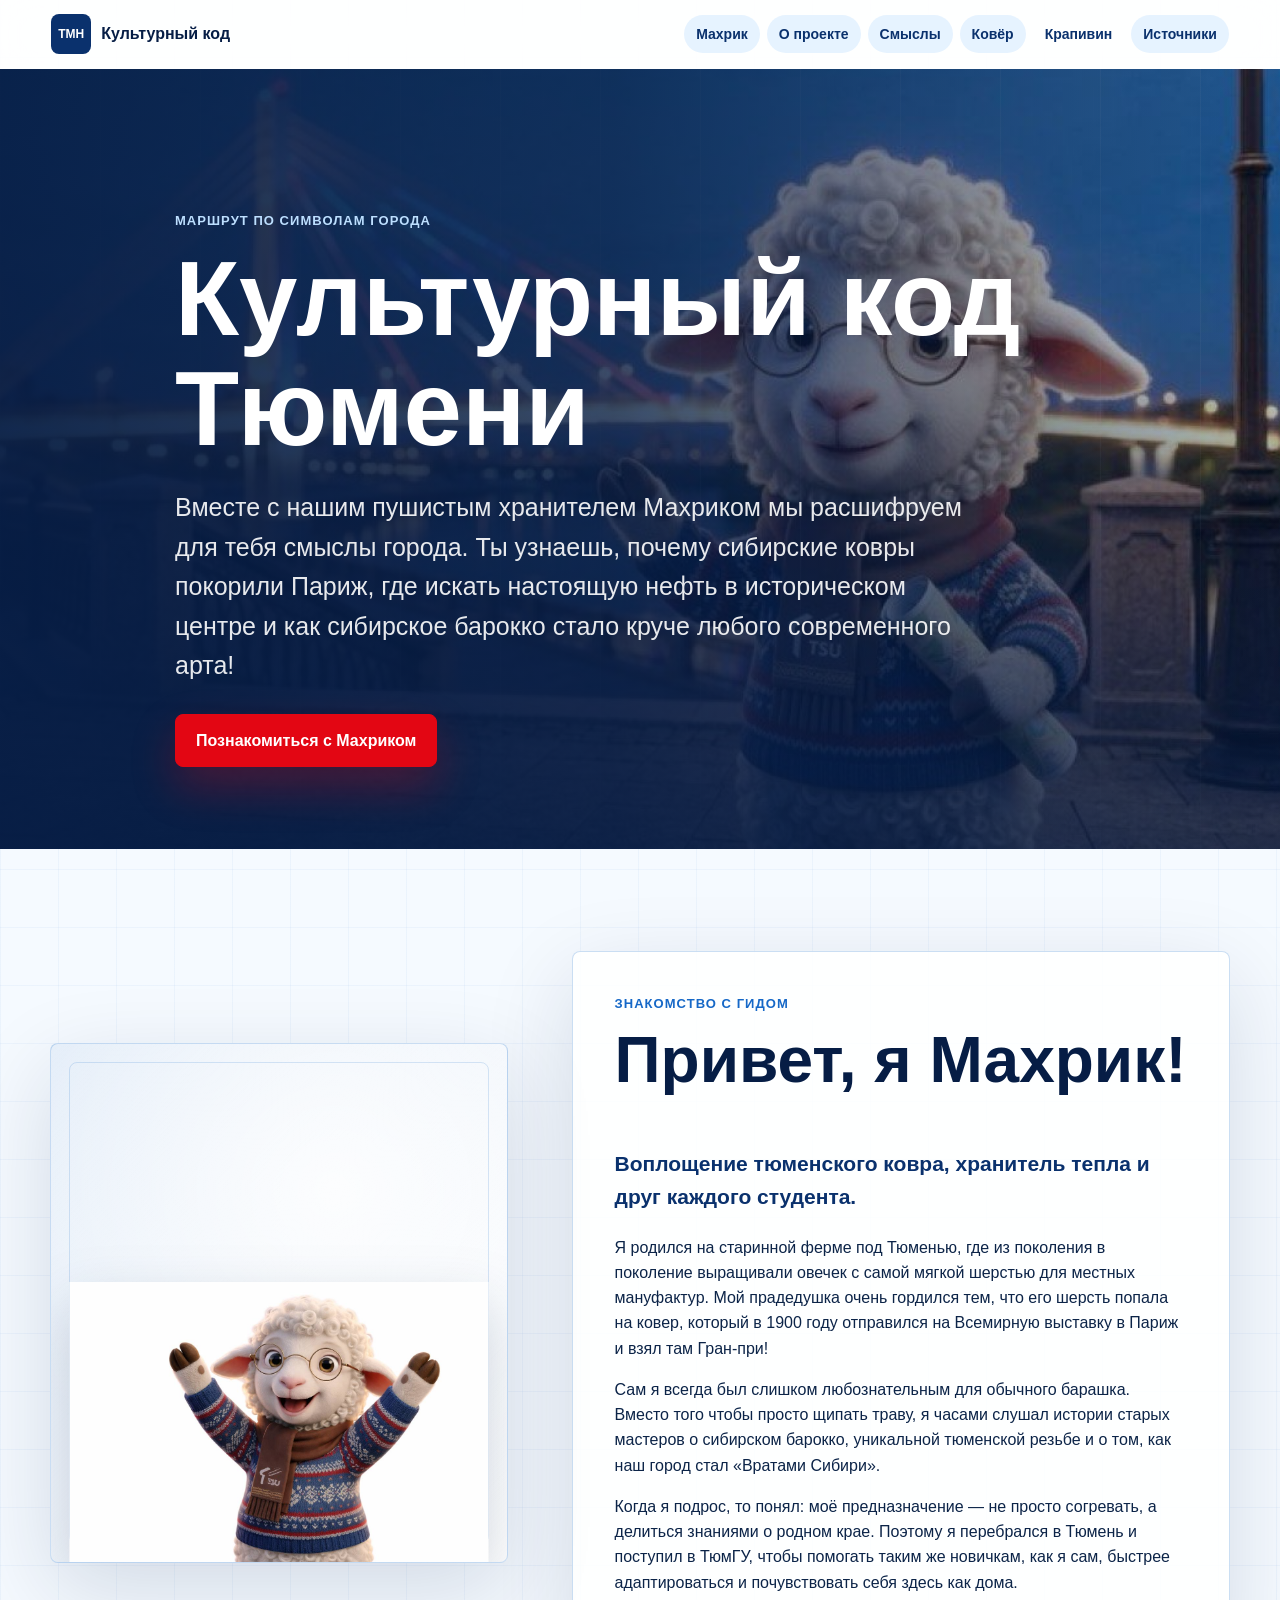
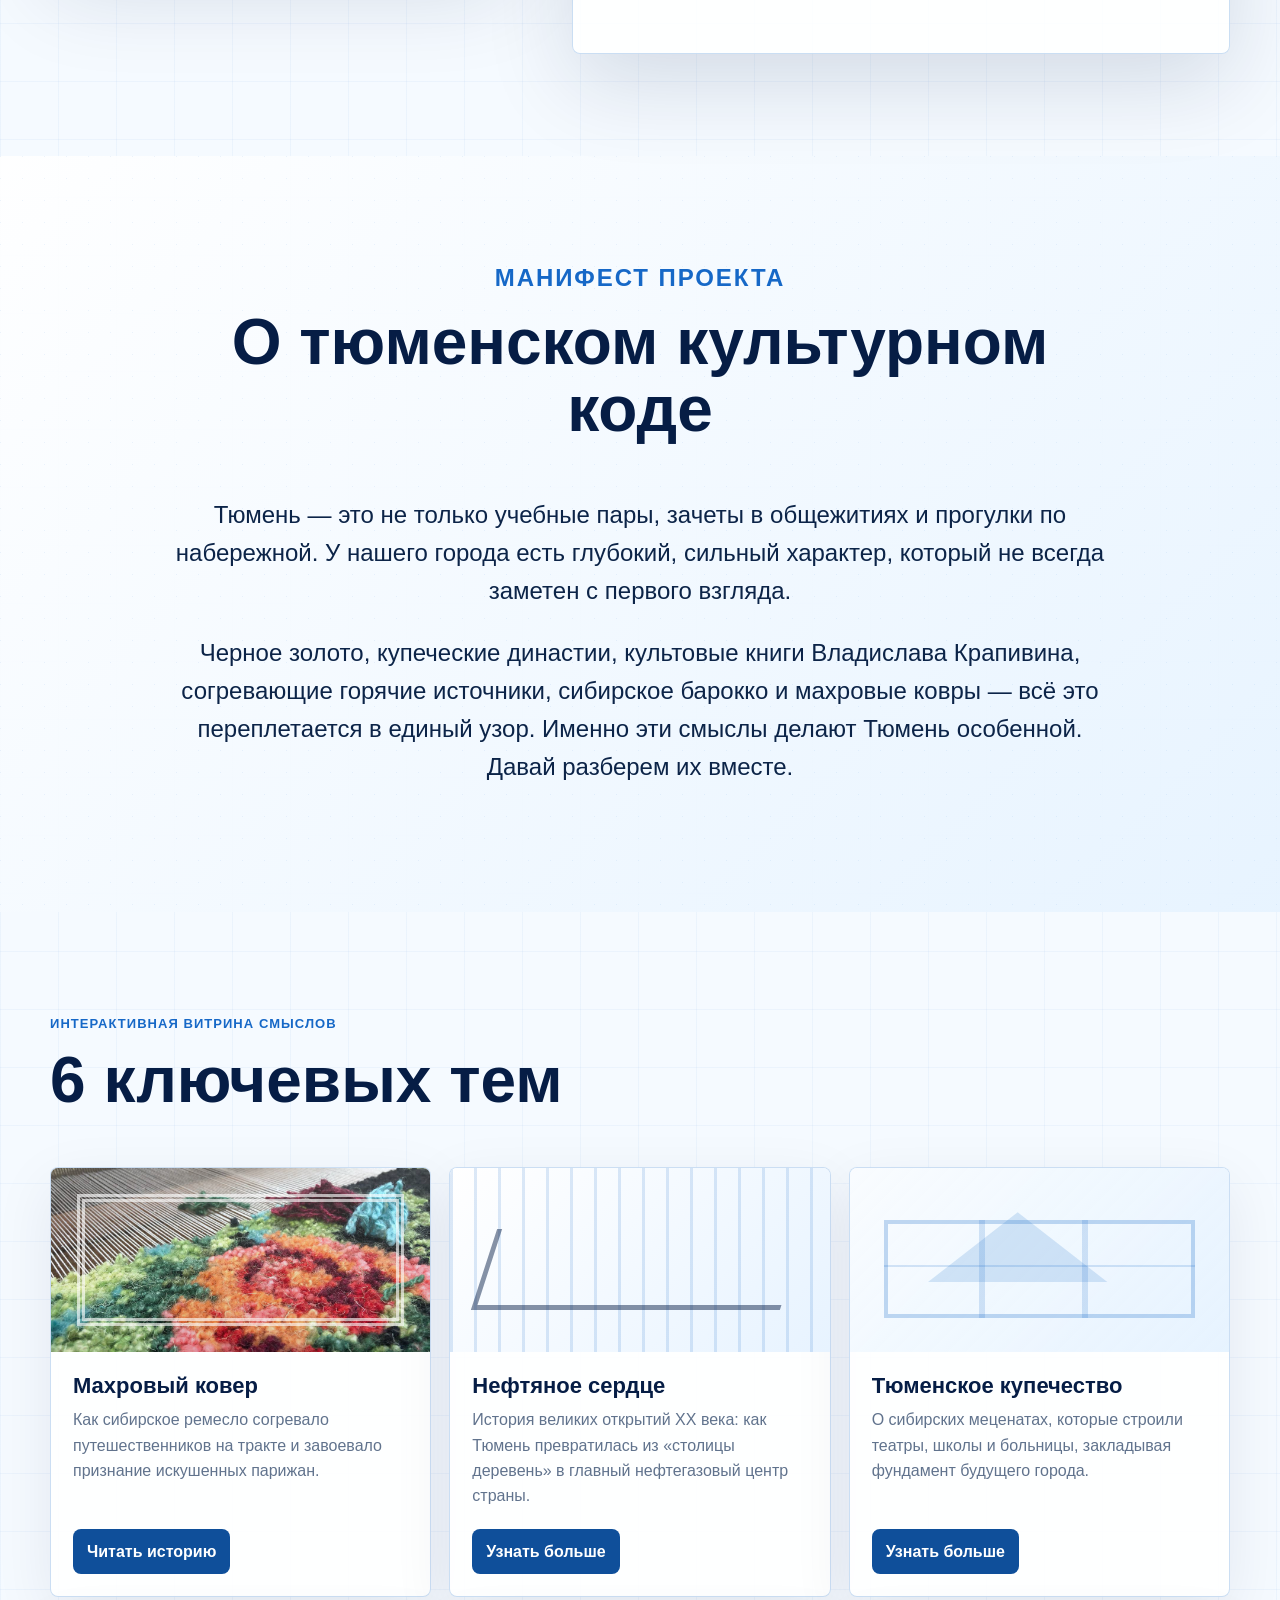
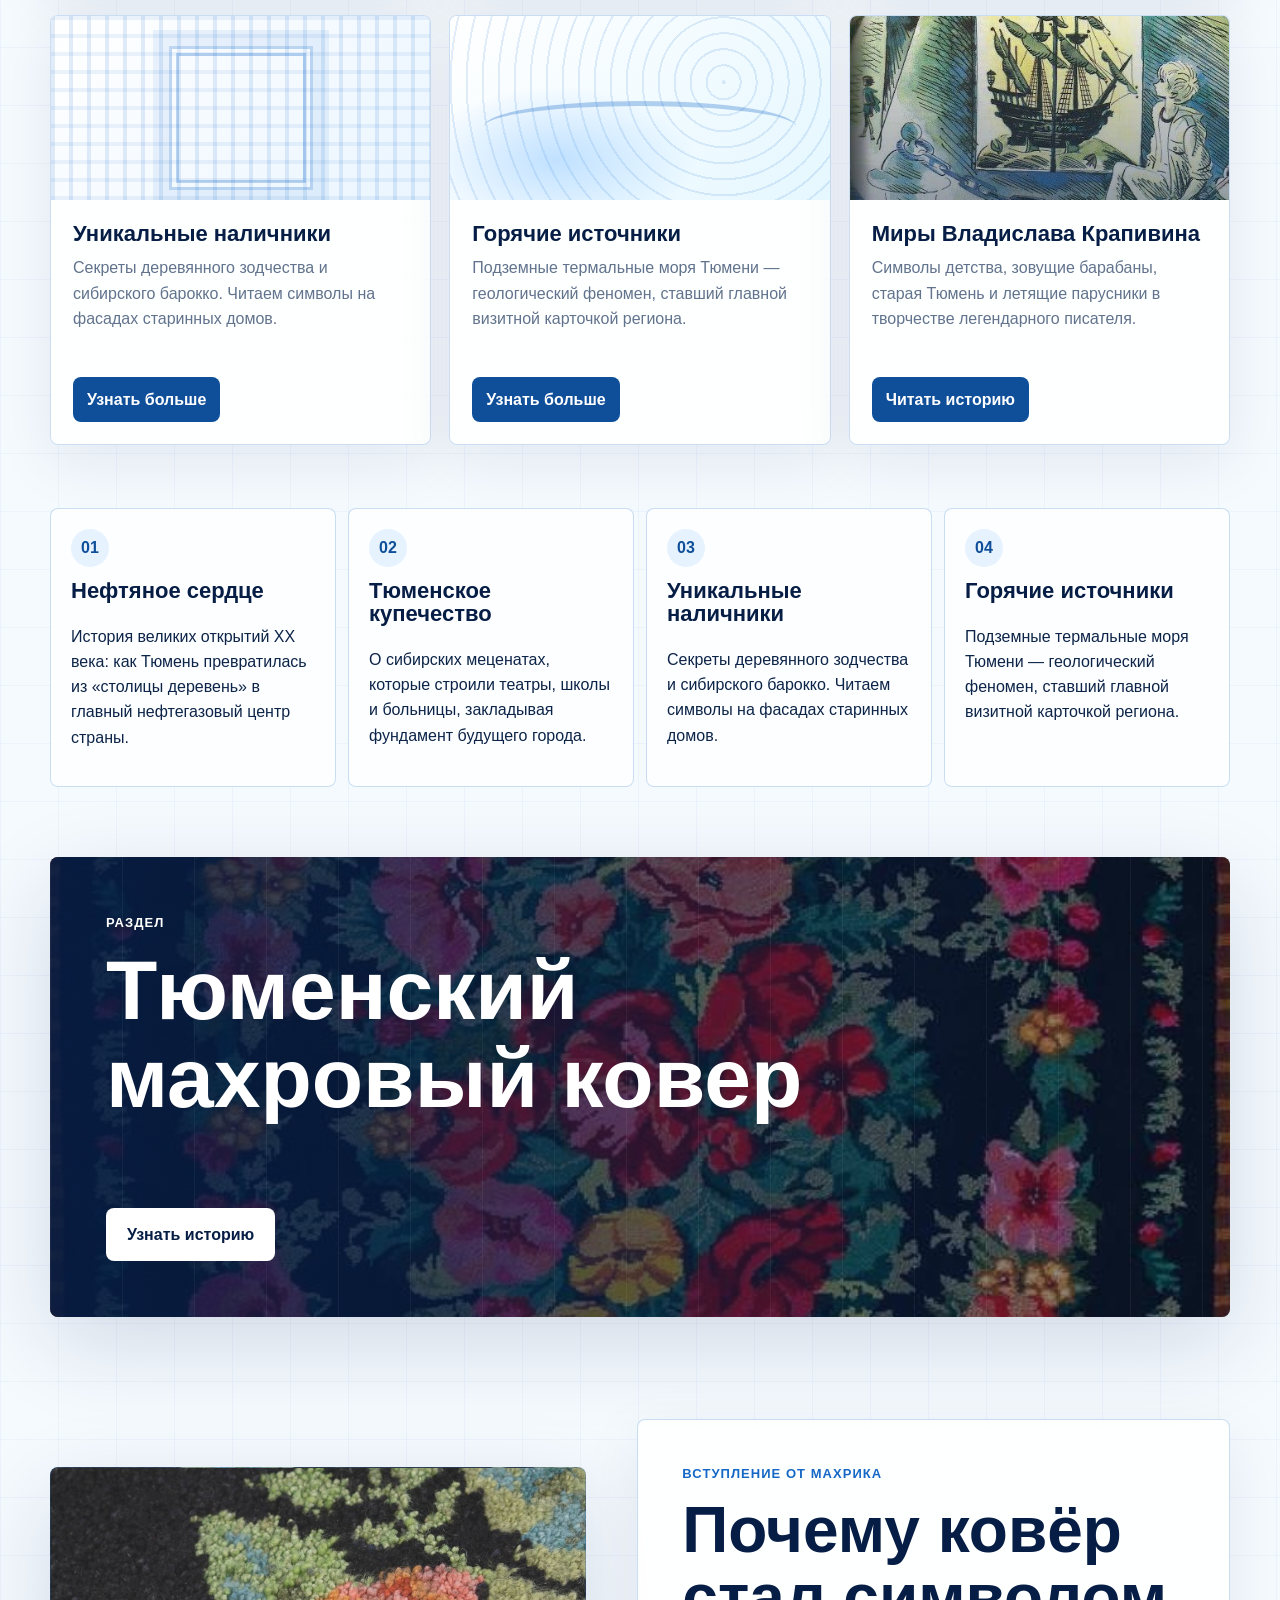
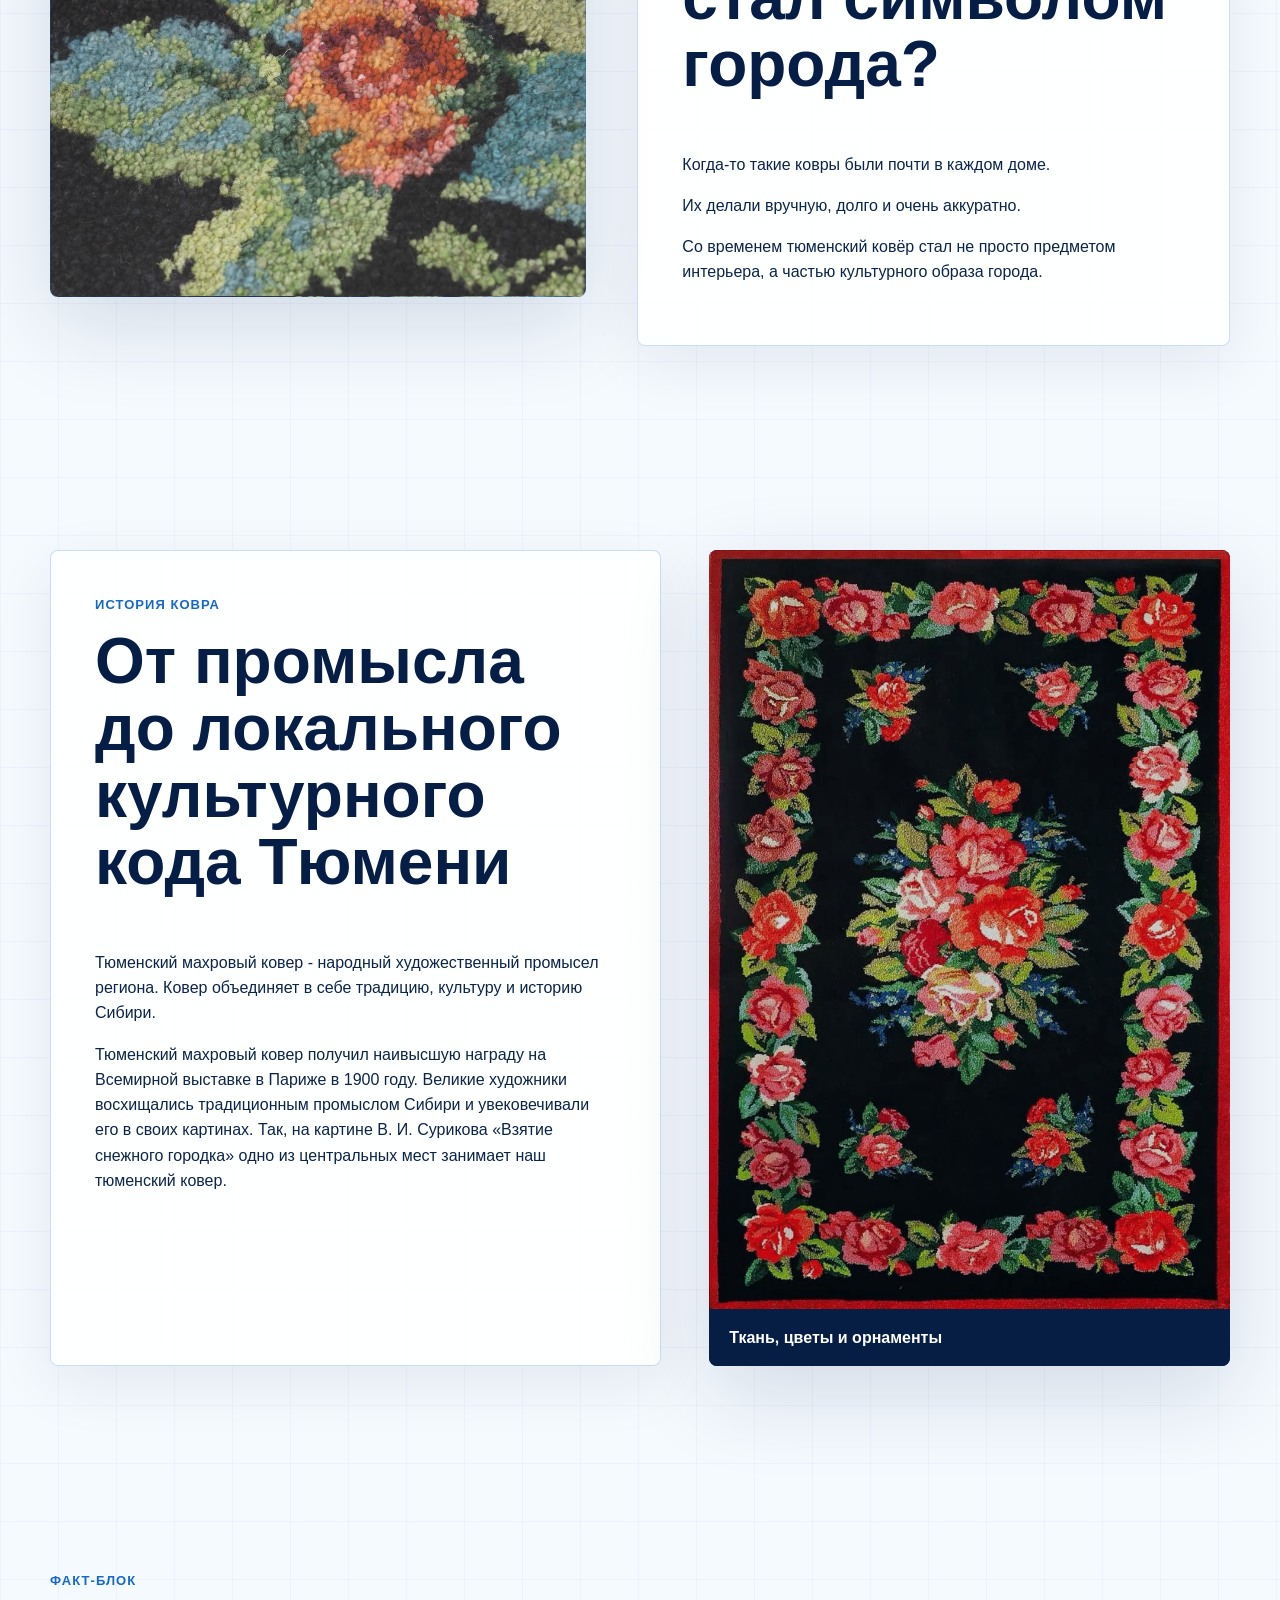
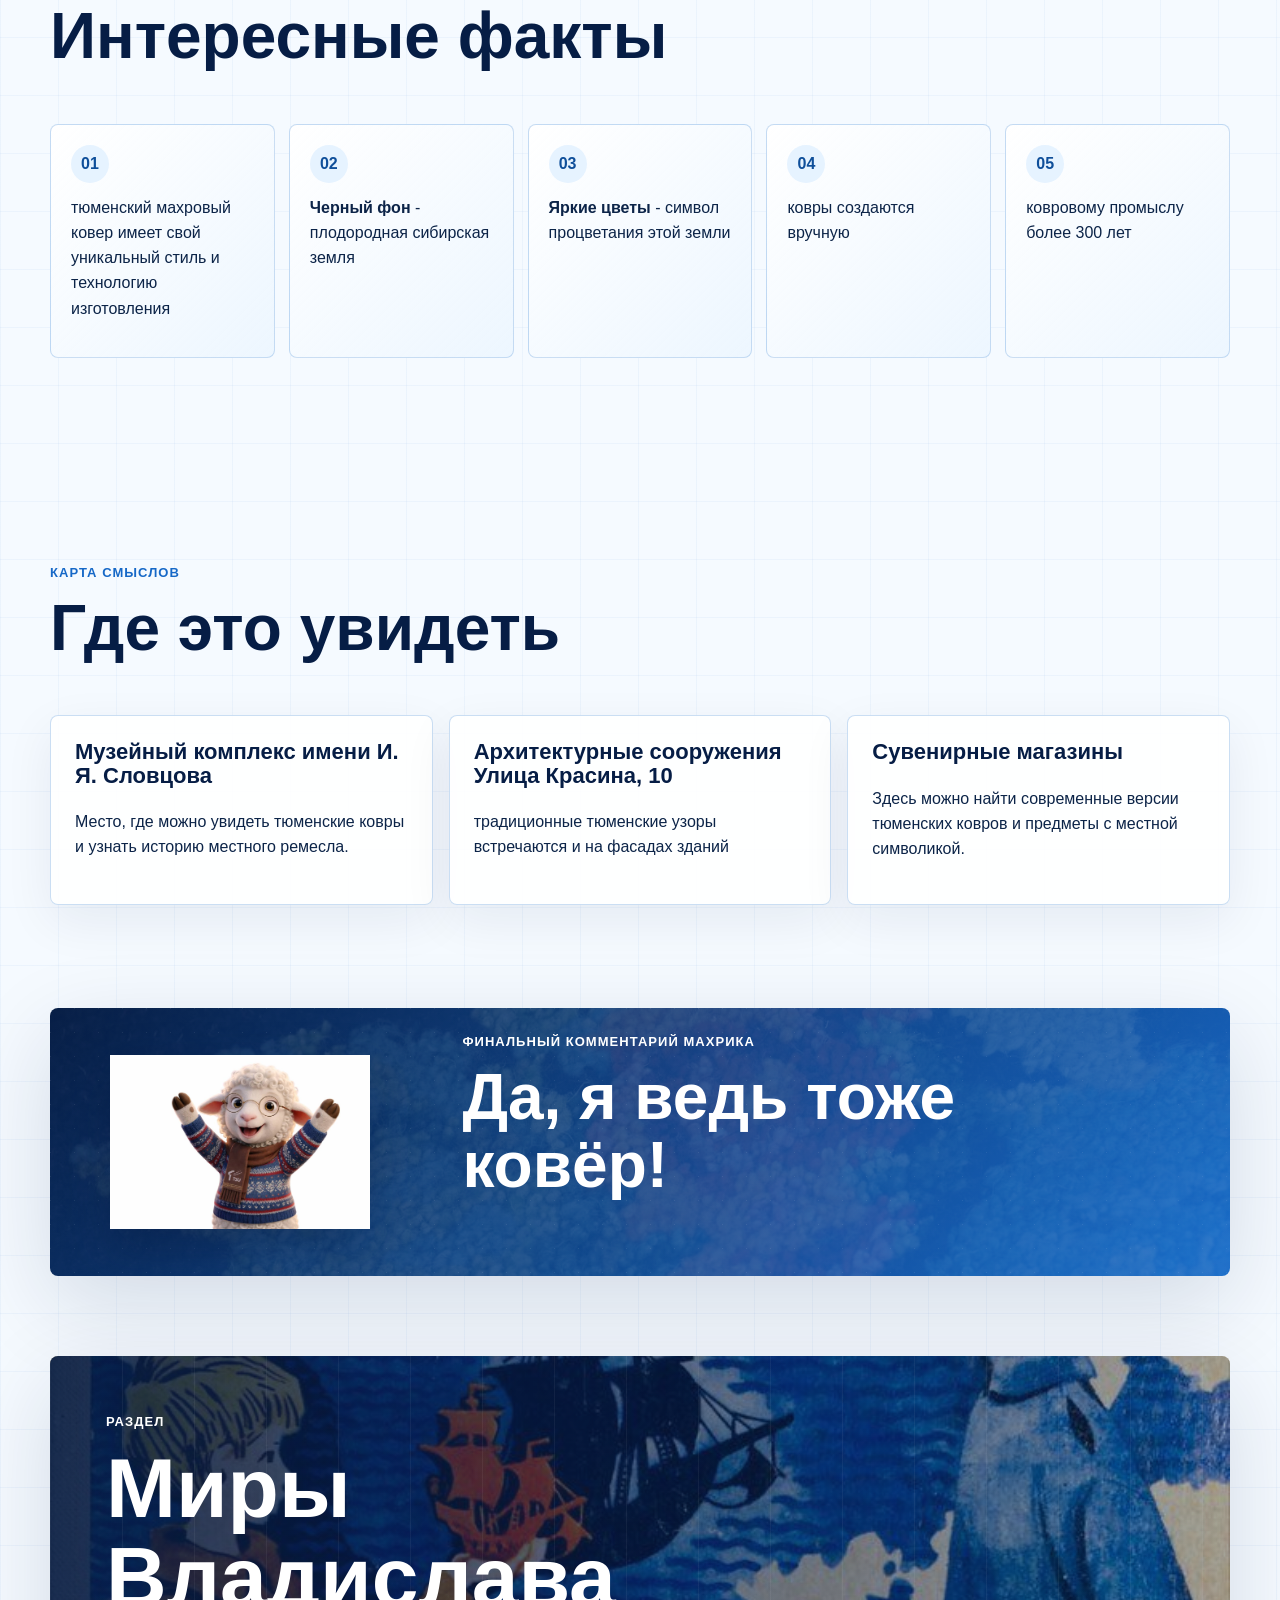
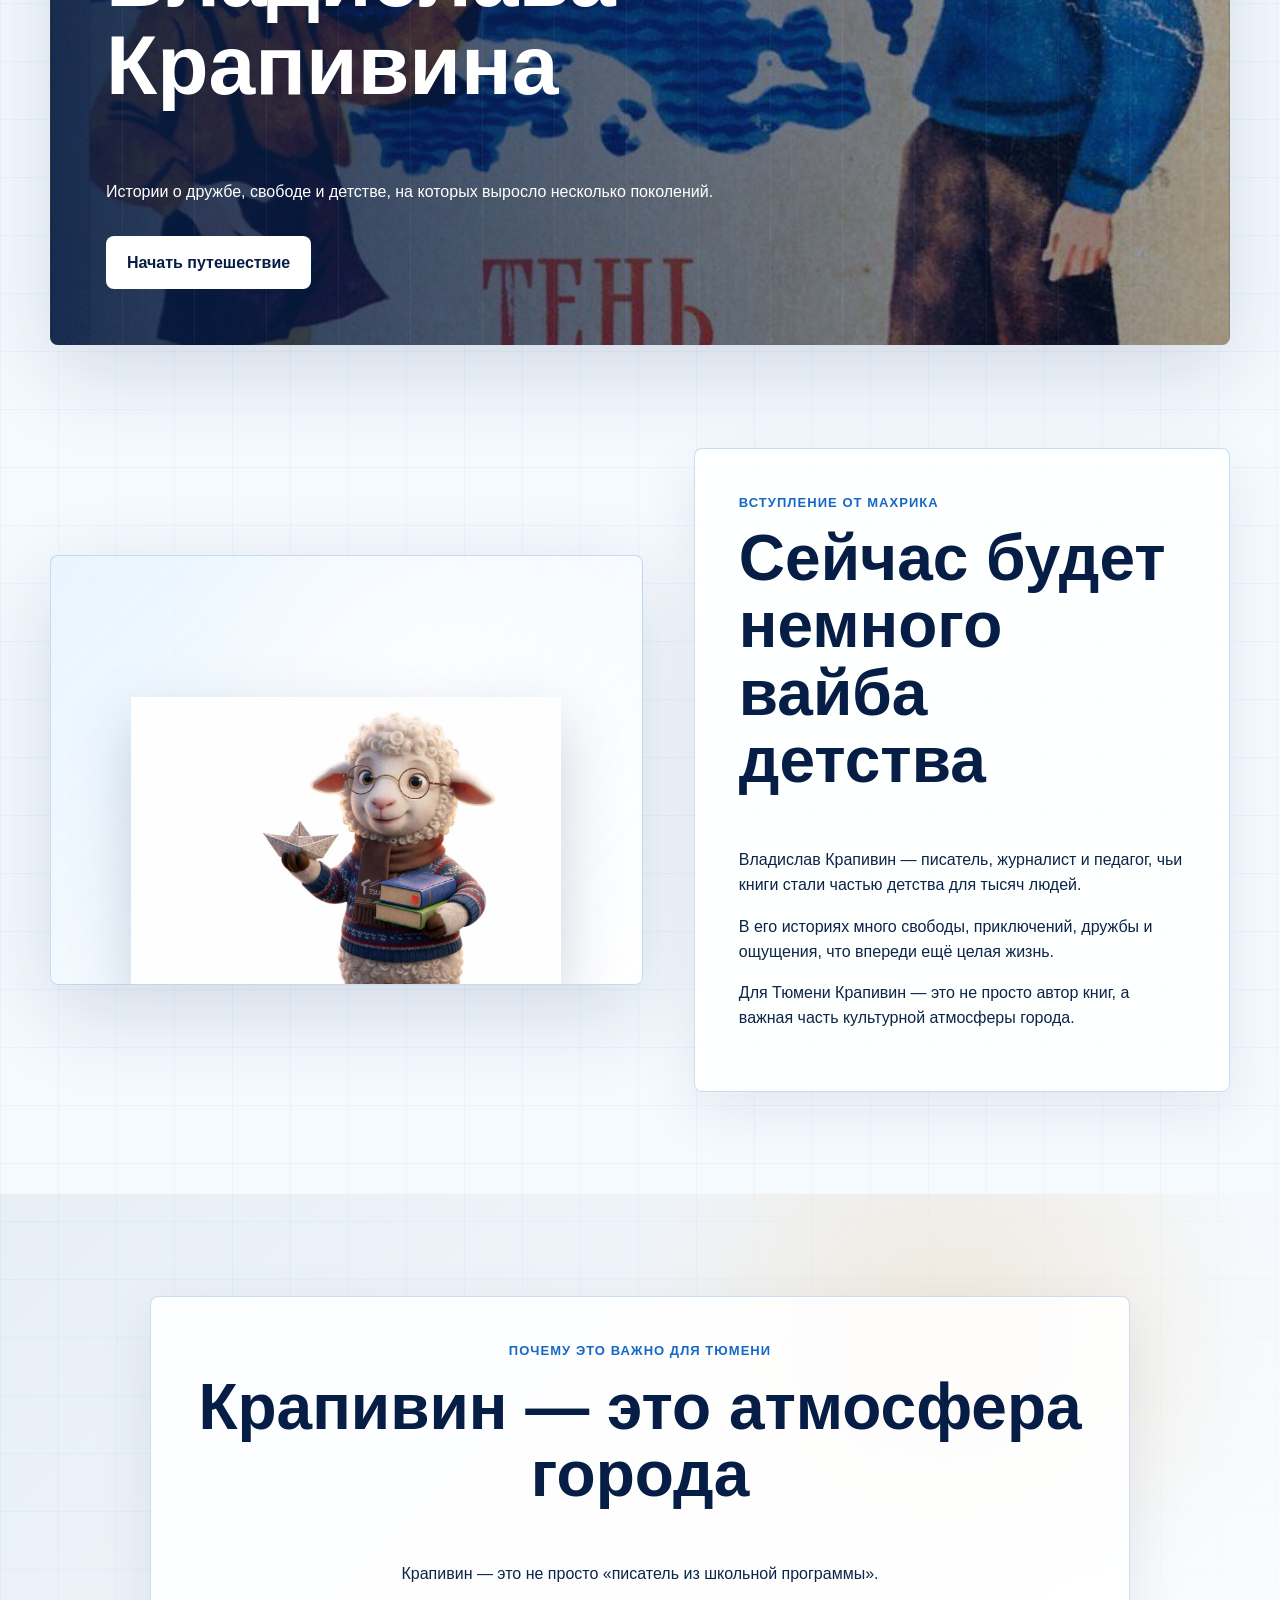
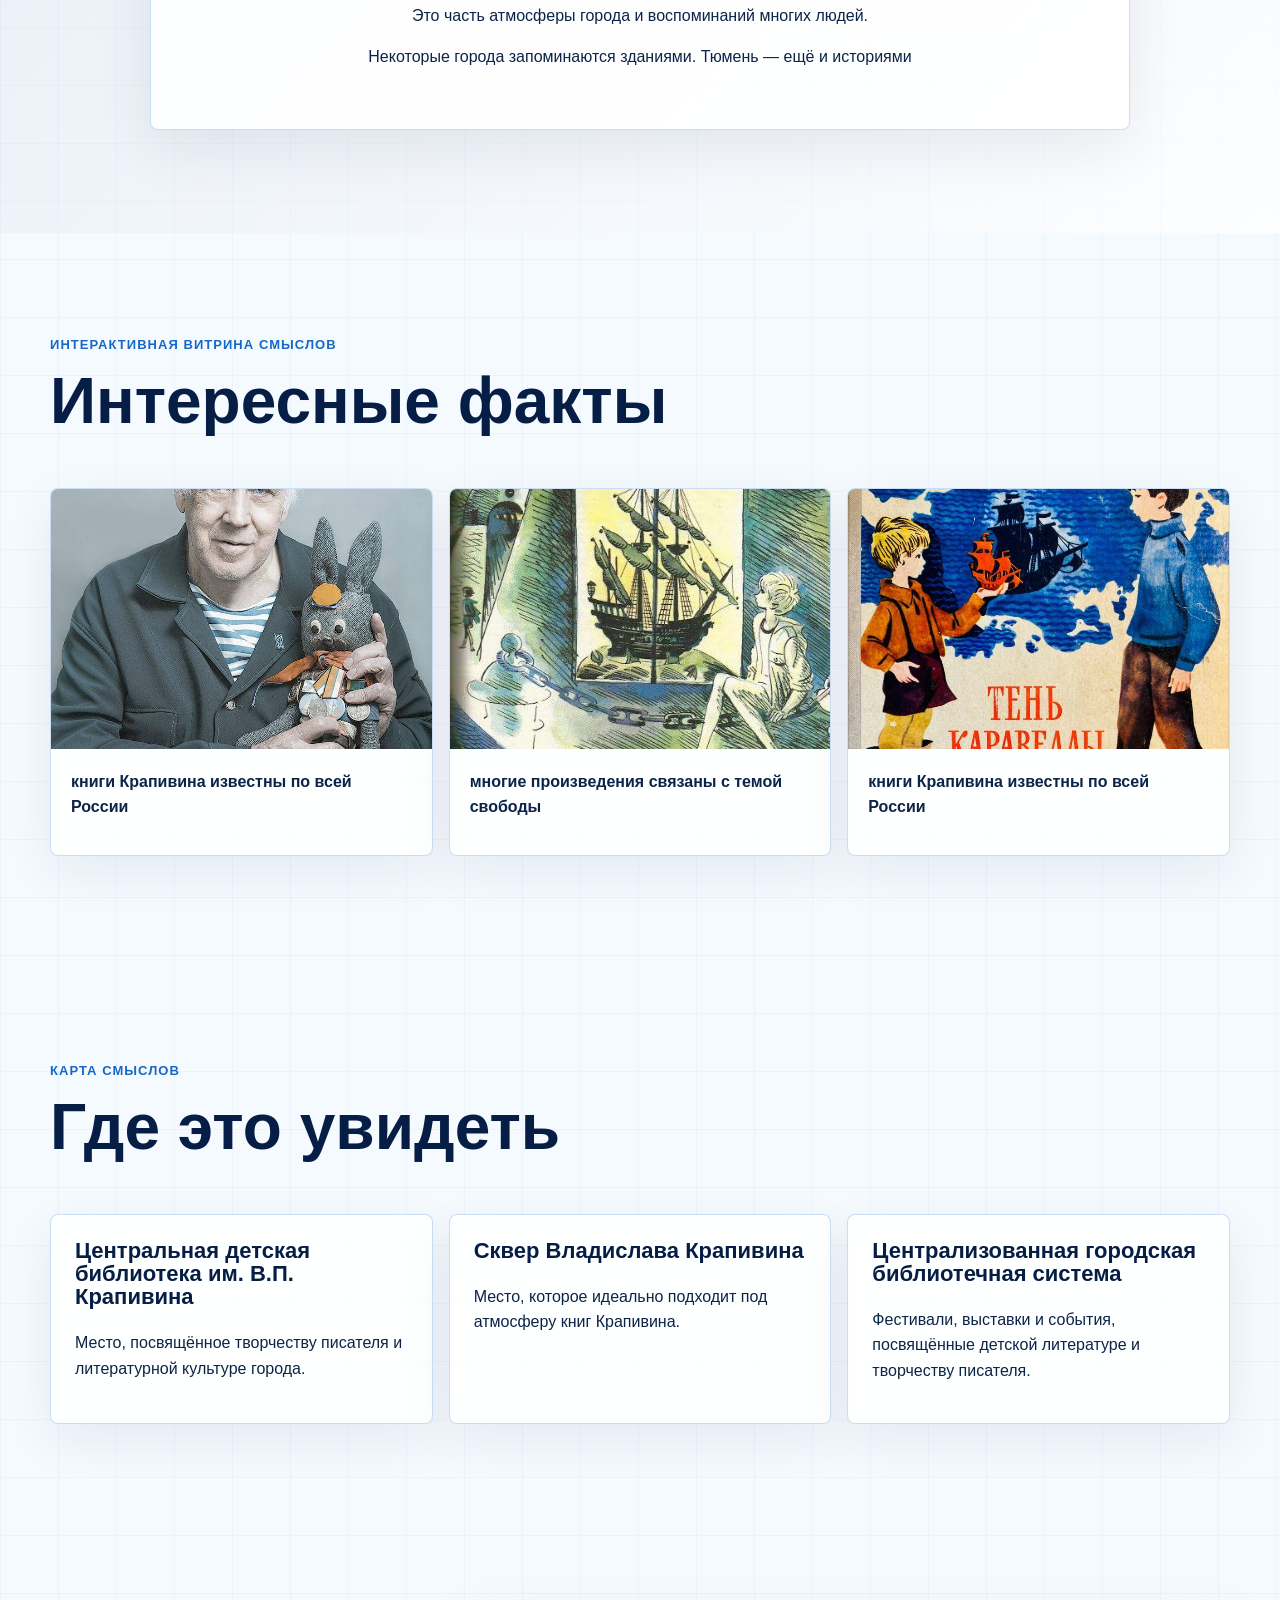
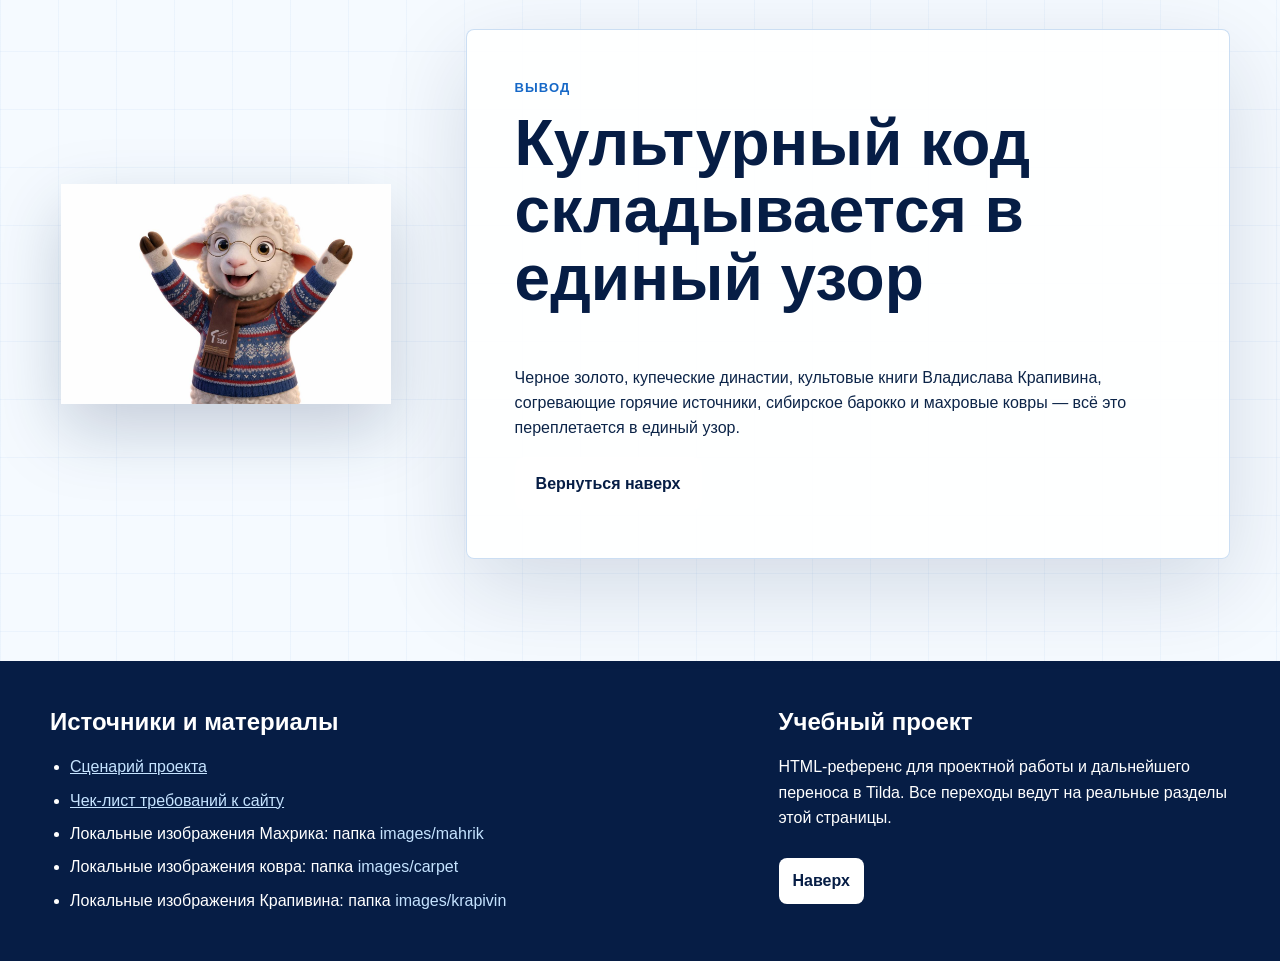
==== new-reference/index.html @ bfa1020b "Add new HTML reference version" ====
<!doctype html>
<html lang="ru">
  <head>
    <meta charset="UTF-8" />
    <meta name="viewport" content="width=device-width, initial-scale=1.0" />
    <title>Культурный код Тюмени</title>
    <meta
      name="description"
      content="HTML-референс сайта о культурном коде Тюмени с Махриком в роли гида."
    />
    <link rel="stylesheet" href="styles.css" />
  </head>
  <body>
    <div class="progress" aria-hidden="true"><span class="progress__bar"></span></div>

    <header class="site-header" id="top">
      <a class="brand" href="#hero" aria-label="К началу страницы">
        <span class="brand__mark">ТМН</span>
        <span>Культурный код</span>
      </a>
      <nav class="main-nav" aria-label="Основная навигация">
        <a href="#mahrik">Махрик</a>
        <a href="#manifest">О проекте</a>
        <a href="#showcase">Смыслы</a>
        <a href="#carpet">Ковёр</a>
        <a href="#krapivin">Крапивин</a>
        <a href="#sources">Источники</a>
      </nav>
    </header>

    <main>
      <section class="hero" id="hero" aria-labelledby="hero-title">
        <div class="hero__image" aria-hidden="true"></div>
        <div class="hero__overlay" aria-hidden="true"></div>
        <div class="hero__inner">
          <p class="eyebrow">Маршрут по символам города</p>
          <h1 id="hero-title">Культурный код Тюмени</h1>
          <p>
            Вместе с нашим пушистым хранителем Махриком мы расшифруем для тебя смыслы
            города. Ты узнаешь, почему сибирские ковры покорили Париж, где искать настоящую
            нефть в историческом центре и как сибирское барокко стало круче любого
            современного арта!
          </p>
          <a class="button button--red" href="#mahrik">Познакомиться с Махриком</a>
        </div>
      </section>

      <section class="guide-intro section-pad" id="mahrik" aria-labelledby="mahrik-title">
        <div class="guide-intro__media">
          <img src="../images/mahrik/mahrik-happy.jpg" alt="Махрик, пушистый гид по Тюмени" />
        </div>
        <div class="guide-intro__text">
          <p class="eyebrow">Знакомство с гидом</p>
          <h2 id="mahrik-title">Привет, я Махрик!</h2>
          <p class="lead">Воплощение тюменского ковра, хранитель тепла и друг каждого студента.</p>
          <p>
            Я родился на старинной ферме под Тюменью, где из поколения в поколение выращивали
            овечек с самой мягкой шерстью для местных мануфактур. Мой прадедушка очень
            гордился тем, что его шерсть попала на ковер, который в 1900 году отправился на
            Всемирную выставку в Париж и взял там Гран-при!
          </p>
          <p>
            Сам я всегда был слишком любознательным для обычного барашка. Вместо того чтобы
            просто щипать траву, я часами слушал истории старых мастеров о сибирском барокко,
            уникальной тюменской резьбе и о том, как наш город стал «Вратами Сибири».
          </p>
          <p>
            Когда я подрос, то понял: моё предназначение — не просто согревать, а делиться
            знаниями о родном крае. Поэтому я перебрался в Тюмень и поступил в ТюмГУ, чтобы
            помогать таким же новичкам, как я сам, быстрее адаптироваться и почувствовать себя
            здесь как дома.
          </p>
        </div>
      </section>

      <section class="manifest section-pad" id="manifest" aria-labelledby="manifest-title">
        <div class="manifest__inner">
          <p class="eyebrow">Манифест проекта</p>
          <h2 id="manifest-title">О тюменском культурном коде</h2>
          <p>
            Тюмень — это не только учебные пары, зачеты в общежитиях и прогулки по
            набережной. У нашего города есть глубокий, сильный характер, который не всегда
            заметен с первого взгляда.
          </p>
          <p>
            Черное золото, купеческие династии, культовые книги Владислава Крапивина,
            согревающие горячие источники, сибирское барокко и махровые ковры — всё это
            переплетается в единый узор. Именно эти смыслы делают Тюмень особенной. Давай
            разберем их вместе.
          </p>
        </div>
      </section>

      <section class="showcase section-pad" id="showcase" aria-labelledby="showcase-title">
        <div class="section-heading">
          <p class="eyebrow">Интерактивная витрина смыслов</p>
          <h2 id="showcase-title">6 ключевых тем</h2>
        </div>

        <div class="meaning-grid" aria-label="Темы культурного кода">
          <article class="meaning-card meaning-card--carpet">
            <div class="meaning-card__visual" aria-hidden="true"></div>
            <h3>Махровый ковер</h3>
            <p>
              Как сибирское ремесло согревало путешественников на тракте и завоевало признание
              искушенных парижан.
            </p>
            <a href="#carpet">Читать историю</a>
          </article>

          <article class="meaning-card meaning-card--oil">
            <div class="meaning-card__visual" aria-hidden="true"></div>
            <h3>Нефтяное сердце</h3>
            <p>
              История великих открытий XX века: как Тюмень превратилась из «столицы деревень» в
              главный нефтегазовый центр страны.
            </p>
            <a href="#meaning-oil">Узнать больше</a>
          </article>

          <article class="meaning-card meaning-card--merchants">
            <div class="meaning-card__visual" aria-hidden="true"></div>
            <h3>Тюменское купечество</h3>
            <p>
              О сибирских меценатах, которые строили театры, школы и больницы, закладывая
              фундамент будущего города.
            </p>
            <a href="#meaning-merchants">Узнать больше</a>
          </article>

          <article class="meaning-card meaning-card--window">
            <div class="meaning-card__visual" aria-hidden="true"></div>
            <h3>Уникальные наличники</h3>
            <p>
              Секреты деревянного зодчества и сибирского барокко. Читаем символы на фасадах
              старинных домов.
            </p>
            <a href="#meaning-window">Узнать больше</a>
          </article>

          <article class="meaning-card meaning-card--springs">
            <div class="meaning-card__visual" aria-hidden="true"></div>
            <h3>Горячие источники</h3>
            <p>
              Подземные термальные моря Тюмени — геологический феномен, ставший главной
              визитной карточкой региона.
            </p>
            <a href="#meaning-springs">Узнать больше</a>
          </article>

          <article class="meaning-card meaning-card--krapivin">
            <div class="meaning-card__visual" aria-hidden="true"></div>
            <h3>Миры Владислава Крапивина</h3>
            <p>
              Символы детства, зовущие барабаны, старая Тюмень и летящие парусники в творчестве
              легендарного писателя.
            </p>
            <a href="#krapivin">Читать историю</a>
          </article>
        </div>
      </section>

      <section class="mini-meanings" id="compact-meanings" aria-label="Короткие тезисы витрины">
        <div class="mini-meanings__grid">
          <article id="meaning-oil">
            <span>01</span>
            <h3>Нефтяное сердце</h3>
            <p>
              История великих открытий XX века: как Тюмень превратилась из «столицы деревень» в
              главный нефтегазовый центр страны.
            </p>
          </article>
          <article id="meaning-merchants">
            <span>02</span>
            <h3>Тюменское купечество</h3>
            <p>
              О сибирских меценатах, которые строили театры, школы и больницы, закладывая
              фундамент будущего города.
            </p>
          </article>
          <article id="meaning-window">
            <span>03</span>
            <h3>Уникальные наличники</h3>
            <p>
              Секреты деревянного зодчества и сибирского барокко. Читаем символы на фасадах
              старинных домов.
            </p>
          </article>
          <article id="meaning-springs">
            <span>04</span>
            <h3>Горячие источники</h3>
            <p>
              Подземные термальные моря Тюмени — геологический феномен, ставший главной
              визитной карточкой региона.
            </p>
          </article>
        </div>
      </section>

      <section class="topic-hero topic-hero--carpet" id="carpet" aria-labelledby="carpet-title">
        <div>
          <p class="eyebrow">Раздел</p>
          <h2 id="carpet-title">Тюменский махровый ковер</h2>
          <a class="button" href="#carpet-intro">Узнать историю</a>
        </div>
      </section>

      <section class="split-block section-pad" id="carpet-intro">
        <div class="split-block__image split-block__image--carpet" aria-hidden="true"></div>
        <div class="split-block__content">
          <p class="eyebrow">Вступление от Махрика</p>
          <h2>Почему ковёр стал символом города?</h2>
          <p>Когда-то такие ковры были почти в каждом доме.</p>
          <p>Их делали вручную, долго и очень аккуратно.</p>
          <p>
            Со временем тюменский ковёр стал не просто предметом интерьера, а частью культурного
            образа города.
          </p>
        </div>
      </section>

      <section class="story-block section-pad" aria-labelledby="carpet-history-title">
        <div class="story-block__text">
          <p class="eyebrow">История ковра</p>
          <h2 id="carpet-history-title">От промысла до локального культурного кода Тюмени</h2>
          <p>
            Тюменский махровый ковер - народный художественный промысел региона. Ковер
            объединяет в себе традицию, культуру и историю Сибири.
          </p>
          <p>
            Тюменский махровый ковер получил наивысшую награду на Всемирной выставке в Париже в
            1900 году. Великие художники восхищались традиционным промыслом Сибири и
            увековечивали его в своих картинах. Так, на картине В. И. Сурикова «Взятие снежного
            городка» одно из центральных мест занимает наш тюменский ковер.
          </p>
        </div>
        <div class="story-block__media">
          <img src="../images/carpet/carpet-full-2.jpg" alt="Тюменский махровый ковёр" />
          <span>Ткань, цветы и орнаменты</span>
        </div>
      </section>

      <section class="facts section-pad" aria-labelledby="carpet-facts-title">
        <div class="section-heading">
          <p class="eyebrow">Факт-блок</p>
          <h2 id="carpet-facts-title">Интересные факты</h2>
        </div>
        <div class="fact-grid fact-grid--carpet">
          <article>
            <span>01</span>
            <p>тюменский махровый ковер имеет свой уникальный стиль и технологию изготовления</p>
          </article>
          <article>
            <span>02</span>
            <p><strong>Черный фон</strong> - плодородная сибирская земля</p>
          </article>
          <article>
            <span>03</span>
            <p><strong>Яркие цветы</strong> - символ процветания этой земли</p>
          </article>
          <article>
            <span>04</span>
            <p>ковры создаются вручную</p>
          </article>
          <article>
            <span>05</span>
            <p>ковровому промыслу более 300 лет</p>
          </article>
        </div>
      </section>

      <section class="places section-pad" aria-labelledby="carpet-places-title">
        <div class="section-heading">
          <p class="eyebrow">Карта смыслов</p>
          <h2 id="carpet-places-title">Где это увидеть</h2>
        </div>
        <div class="place-grid">
          <article>
            <h3>Музейный комплекс имени И. Я. Словцова</h3>
            <p>Место, где можно увидеть тюменские ковры и узнать историю местного ремесла.</p>
          </article>
          <article>
            <h3>Архитектурные сооружения Улица Красина, 10</h3>
            <p>традиционные тюменские узоры встречаются и на фасадах зданий</p>
          </article>
          <article>
            <h3>Сувенирные магазины</h3>
            <p>Здесь можно найти современные версии тюменских ковров и предметы с местной символикой.</p>
          </article>
        </div>
      </section>

      <section class="mahrik-comment mahrik-comment--carpet">
        <img src="../images/mahrik/mahrik-happy.jpg" alt="" />
        <div>
          <p class="eyebrow">Финальный комментарий Махрика</p>
          <h2>Да, я ведь тоже ковёр!</h2>
        </div>
      </section>

      <section class="topic-hero topic-hero--krapivin" id="krapivin" aria-labelledby="krapivin-title">
        <div>
          <p class="eyebrow">Раздел</p>
          <h2 id="krapivin-title">Миры Владислава Крапивина</h2>
          <p>Истории о дружбе, свободе и детстве, на которых выросло несколько поколений.</p>
          <a class="button" href="#krapivin-intro">Начать путешествие</a>
        </div>
      </section>

      <section class="split-block split-block--reverse section-pad" id="krapivin-intro">
        <div class="split-block__image split-block__image--mahrik-book">
          <img
            src="../images/mahrik/mahrik-books-boat.jpg"
            alt="Махрик с книгой и бумажным корабликом"
          />
        </div>
        <div class="split-block__content">
          <p class="eyebrow">Вступление от Махрика</p>
          <h2>Сейчас будет немного вайба детства</h2>
          <p>
            Владислав Крапивин — писатель, журналист и педагог, чьи книги стали частью детства
            для тысяч людей.
          </p>
          <p>
            В его историях много свободы, приключений, дружбы и ощущения, что впереди ещё целая
            жизнь.
          </p>
          <p>
            Для Тюмени Крапивин — это не просто автор книг, а важная часть культурной атмосферы
            города.
          </p>
        </div>
      </section>

      <section class="atmosphere section-pad" aria-labelledby="atmosphere-title">
        <div>
          <p class="eyebrow">Почему это важно для Тюмени</p>
          <h2 id="atmosphere-title">Крапивин — это атмосфера города</h2>
          <p>Крапивин — это не просто «писатель из школьной программы».</p>
          <p>Это часть атмосферы города и воспоминаний многих людей.</p>
          <p>Некоторые города запоминаются зданиями. Тюмень — ещё и историями</p>
        </div>
      </section>

      <section class="facts section-pad" aria-labelledby="krapivin-facts-title">
        <div class="section-heading">
          <p class="eyebrow">Интерактивная витрина смыслов</p>
          <h2 id="krapivin-facts-title">Интересные факты</h2>
        </div>
        <div class="book-facts">
          <article>
            <img src="../images/krapivin/krapivin-portrait.jpg" alt="Владислав Крапивин" />
            <p>книги Крапивина известны по всей России</p>
          </article>
          <article>
            <img src="../images/krapivin/ship-illustration.jpg" alt="Иллюстрация с кораблём" />
            <p>многие произведения связаны с темой свободы</p>
          </article>
          <article>
            <img src="../images/krapivin/shadow-caravel-cover.jpg" alt="Обложка книги" />
            <p>книги Крапивина известны по всей России</p>
          </article>
        </div>
      </section>

      <section class="places places--krapivin section-pad" aria-labelledby="krapivin-places-title">
        <div class="section-heading">
          <p class="eyebrow">Карта смыслов</p>
          <h2 id="krapivin-places-title">Где это увидеть</h2>
        </div>
        <div class="place-grid">
          <article>
            <h3>Центральная детская библиотека им. В.П. Крапивина</h3>
            <p>Место, посвящённое творчеству писателя и литературной культуре города.</p>
          </article>
          <article>
            <h3>Сквер Владислава Крапивина</h3>
            <p>Место, которое идеально подходит под атмосферу книг Крапивина.</p>
          </article>
          <article>
            <h3>Централизованная городская библиотечная система</h3>
            <p>
              Фестивали, выставки и события, посвящённые детской литературе и творчеству писателя.
            </p>
          </article>
        </div>
      </section>

      <section class="finish section-pad" aria-labelledby="finish-title">
        <img src="../images/mahrik/mahrik-happy.jpg" alt="" />
        <div>
          <p class="eyebrow">Вывод</p>
          <h2 id="finish-title">Культурный код складывается в единый узор</h2>
          <p>
            Черное золото, купеческие династии, культовые книги Владислава Крапивина,
            согревающие горячие источники, сибирское барокко и махровые ковры — всё это
            переплетается в единый узор.
          </p>
          <a class="button" href="#hero">Вернуться наверх</a>
        </div>
      </section>
    </main>

    <footer class="footer" id="sources">
      <div>
        <h2>Источники и материалы</h2>
        <ul>
          <li><a href="../docs/new-scenario.md">Сценарий проекта</a></li>
          <li><a href="../docs/site-checklist.docx">Чек-лист требований к сайту</a></li>
          <li>Локальные изображения Махрика: папка <span>images/mahrik</span></li>
          <li>Локальные изображения ковра: папка <span>images/carpet</span></li>
          <li>Локальные изображения Крапивина: папка <span>images/krapivin</span></li>
        </ul>
      </div>
      <div>
        <h2>Учебный проект</h2>
        <p>
          HTML-референс для проектной работы и дальнейшего переноса в Tilda. Все переходы ведут
          на реальные разделы этой страницы.
        </p>
        <a class="footer__top" href="#hero">Наверх</a>
      </div>
    </footer>

    <script src="script.js"></script>
  </body>
</html>
---- new-reference/styles.css ----
:root {
  --blue-950: #061d45;
  --blue-900: #0a316d;
  --blue-800: #0f4f9a;
  --blue-700: #1668c7;
  --blue-500: #4aa3ff;
  --blue-100: #e6f3ff;
  --blue-50: #f5faff;
  --ink: #0c2448;
  --muted: #61738d;
  --white: #ffffff;
  --red: #e30613;
  --line: rgba(22, 104, 199, 0.22);
  --shadow: 0 28px 90px rgba(6, 29, 69, 0.14);
  --radius: 8px;
}

* {
  box-sizing: border-box;
}

html {
  scroll-behavior: smooth;
}

body {
  margin: 0;
  color: var(--ink);
  background:
    radial-gradient(circle at 10% 4%, rgba(74, 163, 255, 0.16), transparent 22rem),
    linear-gradient(90deg, rgba(22, 104, 199, 0.045) 1px, transparent 1px),
    linear-gradient(0deg, rgba(22, 104, 199, 0.045) 1px, transparent 1px),
    var(--blue-50);
  background-size: auto, 58px 58px, 58px 58px, auto;
  font-family: "Segoe UI", Tahoma, Geneva, Verdana, sans-serif;
  line-height: 1.58;
}

a {
  color: inherit;
}

img {
  display: block;
  max-width: 100%;
}

.progress {
  position: fixed;
  inset: 0 0 auto;
  z-index: 70;
  height: 4px;
  background: rgba(255, 255, 255, 0.72);
}

.progress__bar {
  display: block;
  width: 0;
  height: 100%;
  background: linear-gradient(90deg, var(--red), var(--blue-700));
}

.site-header {
  position: sticky;
  top: 0;
  z-index: 60;
  display: flex;
  align-items: center;
  justify-content: space-between;
  gap: 24px;
  padding: 14px clamp(18px, 4vw, 56px);
  border-bottom: 1px solid rgba(255, 255, 255, 0.72);
  background: rgba(255, 255, 255, 0.86);
  backdrop-filter: blur(18px);
}

.brand,
.main-nav a,
.button,
.meaning-card a,
.footer__top {
  text-decoration: none;
  transition:
    border-color 0.2s ease,
    background 0.2s ease,
    color 0.2s ease,
    transform 0.2s ease;
}

.brand:focus-visible,
.main-nav a:focus-visible,
.button:focus-visible,
.meaning-card a:focus-visible,
.footer__top:focus-visible {
  outline: 3px solid rgba(22, 104, 199, 0.34);
  outline-offset: 3px;
}

.brand {
  display: inline-flex;
  align-items: center;
  gap: 10px;
  color: var(--blue-950);
  font-weight: 900;
  white-space: nowrap;
}

.brand__mark {
  display: grid;
  width: 40px;
  height: 40px;
  place-items: center;
  border-radius: var(--radius);
  color: var(--white);
  background: var(--blue-900);
  font-size: 12px;
}

.main-nav {
  display: flex;
  gap: 7px;
  overflow-x: auto;
  scrollbar-width: none;
}

.main-nav::-webkit-scrollbar {
  display: none;
}

.main-nav a {
  flex: 0 0 auto;
  padding: 8px 12px;
  border-radius: 999px;
  color: var(--blue-900);
  font-size: 14px;
  font-weight: 800;
}

.main-nav a:hover,
.main-nav a.is-active {
  background: var(--blue-100);
}

.hero {
  position: relative;
  min-height: min(780px, calc(100vh - 69px));
  display: grid;
  align-items: end;
  overflow: hidden;
  color: var(--white);
  background: var(--blue-950);
}

.hero__image,
.hero__overlay {
  position: absolute;
  inset: 0;
}

.hero__image {
  background:
    linear-gradient(90deg, rgba(6, 29, 69, 0.08), transparent 42%),
    url("../images/mahrik.png") center / cover no-repeat;
  transform: scale(1.03);
}

.hero__overlay {
  background:
    linear-gradient(90deg, rgba(6, 29, 69, 0.94) 0%, rgba(6, 29, 69, 0.78) 48%, rgba(6, 29, 69, 0.22) 100%),
    linear-gradient(0deg, rgba(6, 29, 69, 0.72), rgba(6, 29, 69, 0.04) 60%),
    repeating-linear-gradient(90deg, rgba(255, 255, 255, 0.06) 0 1px, transparent 1px 100px);
}

.hero__inner {
  position: relative;
  z-index: 1;
  width: min(930px, calc(100% - 36px));
  margin: 0 auto;
  padding: 110px 0 82px;
}

.eyebrow {
  margin: 0 0 12px;
  color: var(--blue-700);
  font-size: 13px;
  font-weight: 900;
  letter-spacing: 0.08em;
  text-transform: uppercase;
}

.hero .eyebrow {
  color: #bddfff;
}

h1,
h2,
h3,
p {
  margin-top: 0;
}

h1,
h2,
h3 {
  color: var(--blue-950);
  line-height: 1.05;
  letter-spacing: 0;
}

h1 {
  max-width: 880px;
  margin-bottom: 24px;
  color: var(--white);
  font-size: clamp(52px, 8.2vw, 112px);
}

h2 {
  font-size: clamp(32px, 5vw, 64px);
}

h3 {
  font-size: 22px;
}

.hero p:not(.eyebrow) {
  max-width: 800px;
  margin-bottom: 28px;
  color: rgba(255, 255, 255, 0.9);
  font-size: clamp(18px, 2.1vw, 25px);
}

.button {
  display: inline-flex;
  min-height: 48px;
  align-items: center;
  justify-content: center;
  padding: 13px 20px;
  border: 1px solid rgba(255, 255, 255, 0.32);
  border-radius: var(--radius);
  color: var(--blue-950);
  background: var(--white);
  font-weight: 900;
}

.button:hover,
.meaning-card a:hover,
.footer__top:hover {
  transform: translateY(-2px);
}

.button--red {
  color: var(--white);
  border-color: var(--red);
  background: var(--red);
  box-shadow: 0 20px 44px rgba(227, 6, 19, 0.28);
}

.section-pad {
  width: min(1180px, calc(100% - 36px));
  margin: 0 auto;
  padding: clamp(64px, 8vw, 112px) 0;
  scroll-margin-top: 86px;
}

.guide-intro {
  display: grid;
  grid-template-columns: minmax(260px, 0.82fr) minmax(0, 1.18fr);
  gap: clamp(26px, 5vw, 72px);
  align-items: center;
}

.guide-intro__media {
  position: relative;
  min-height: 520px;
  overflow: hidden;
  border: 1px solid var(--line);
  border-radius: var(--radius);
  background:
    radial-gradient(circle at 62% 28%, rgba(255, 255, 255, 0.82), transparent 22rem),
    linear-gradient(135deg, rgba(22, 104, 199, 0.12), rgba(255, 255, 255, 0.84)),
    var(--white);
  box-shadow: var(--shadow);
}

.guide-intro__media::before {
  content: "";
  position: absolute;
  inset: 18px;
  border: 1px solid rgba(22, 104, 199, 0.16);
  border-radius: var(--radius);
}

.guide-intro__media img {
  position: absolute;
  left: 50%;
  bottom: 0;
  width: min(92%, 430px);
  transform: translateX(-50%);
  filter: drop-shadow(0 22px 28px rgba(6, 29, 69, 0.18));
}

.guide-intro__text {
  padding: clamp(26px, 4vw, 42px);
  border: 1px solid var(--line);
  border-radius: var(--radius);
  background: rgba(255, 255, 255, 0.86);
  box-shadow: var(--shadow);
}

.lead {
  color: var(--blue-900);
  font-size: 21px;
  font-weight: 800;
}

.manifest {
  width: 100%;
  max-width: none;
  padding-right: max(18px, calc((100vw - 1180px) / 2));
  padding-left: max(18px, calc((100vw - 1180px) / 2));
  background:
    linear-gradient(135deg, rgba(22, 104, 199, 0.07) 0 1px, transparent 1px),
    linear-gradient(135deg, rgba(255, 255, 255, 0.92), rgba(230, 243, 255, 0.92));
  background-size: 22px 22px, auto;
}

.manifest__inner {
  max-width: 940px;
  margin: 0 auto;
  text-align: center;
}

.manifest__inner p {
  font-size: clamp(18px, 2vw, 24px);
}

.section-heading {
  max-width: 760px;
  margin-bottom: 34px;
}

.meaning-grid {
  display: grid;
  grid-template-columns: repeat(3, minmax(0, 1fr));
  gap: 18px;
}

.meaning-card {
  display: flex;
  min-height: 430px;
  flex-direction: column;
  overflow: hidden;
  border: 1px solid var(--line);
  border-radius: var(--radius);
  background: rgba(255, 255, 255, 0.9);
  box-shadow: 0 18px 60px rgba(6, 29, 69, 0.08);
}

.meaning-card:hover {
  border-color: rgba(22, 104, 199, 0.48);
  transform: translateY(-4px);
}

.meaning-card__visual {
  position: relative;
  min-height: 184px;
  overflow: hidden;
  background:
    linear-gradient(135deg, rgba(255, 255, 255, 0.78), rgba(230, 243, 255, 0.66)),
    var(--blue-100);
}

.meaning-card__visual::before,
.meaning-card__visual::after {
  content: "";
  position: absolute;
  pointer-events: none;
}

.meaning-card h3,
.meaning-card p,
.meaning-card a {
  margin-right: 22px;
  margin-left: 22px;
}

.meaning-card h3 {
  margin-top: 22px;
  margin-bottom: 10px;
}

.meaning-card p {
  color: var(--muted);
}

.meaning-card a {
  display: inline-flex;
  width: fit-content;
  margin-top: auto;
  margin-bottom: 22px;
  padding: 10px 14px;
  border-radius: var(--radius);
  color: var(--white);
  background: var(--blue-800);
  font-weight: 900;
}

.meaning-card--carpet .meaning-card__visual {
  background:
    linear-gradient(0deg, rgba(6, 29, 69, 0.12), rgba(255, 255, 255, 0.18)),
    url("../images/carpet/carpet-texture-1.jpg") center / cover;
}

.meaning-card--carpet .meaning-card__visual::after {
  inset: 26px;
  border: 8px double rgba(255, 255, 255, 0.62);
}

.meaning-card--oil .meaning-card__visual {
  background:
    repeating-linear-gradient(90deg, rgba(22, 104, 199, 0.15) 0 3px, transparent 3px 24px),
    linear-gradient(135deg, #ffffff, #e7f3ff);
}

.meaning-card--oil .meaning-card__visual::after {
  left: 34px;
  right: 36px;
  bottom: 42px;
  height: 76px;
  border-left: 5px solid rgba(6, 29, 69, 0.48);
  border-bottom: 5px solid rgba(6, 29, 69, 0.48);
  transform: skewX(-18deg);
}

.meaning-card--merchants .meaning-card__visual::before {
  left: 34px;
  right: 34px;
  bottom: 34px;
  height: 90px;
  border: 4px solid rgba(22, 104, 199, 0.25);
  background:
    linear-gradient(90deg, transparent 0 30%, rgba(22, 104, 199, 0.17) 30% 32%, transparent 32% 64%, rgba(22, 104, 199, 0.17) 64% 66%, transparent 66%),
    linear-gradient(0deg, transparent 0 52%, rgba(22, 104, 199, 0.17) 52% 55%, transparent 55%);
}

.meaning-card--merchants .meaning-card__visual::after {
  left: 78px;
  top: 44px;
  width: 180px;
  height: 70px;
  clip-path: polygon(50% 0, 100% 100%, 0 100%);
  background: rgba(22, 104, 199, 0.16);
}

.meaning-card--window .meaning-card__visual {
  background:
    repeating-linear-gradient(90deg, rgba(22, 104, 199, 0.12) 0 4px, transparent 4px 18px),
    repeating-linear-gradient(0deg, rgba(22, 104, 199, 0.08) 0 4px, transparent 4px 18px),
    linear-gradient(135deg, #ffffff, #eaf5ff);
}

.meaning-card--window .meaning-card__visual::after {
  left: 50%;
  top: 30px;
  width: 124px;
  height: 124px;
  border: 10px double rgba(22, 104, 199, 0.26);
  box-shadow: 0 0 0 16px rgba(22, 104, 199, 0.08);
  transform: translateX(-50%);
}

.meaning-card--springs .meaning-card__visual {
  background:
    radial-gradient(ellipse at 28% 78%, rgba(74, 163, 255, 0.3), transparent 36%),
    repeating-radial-gradient(circle at 72% 36%, rgba(22, 104, 199, 0.12) 0 2px, transparent 2px 16px),
    linear-gradient(135deg, #ffffff, #e5f7ff);
}

.meaning-card--springs .meaning-card__visual::after {
  left: 34px;
  right: 34px;
  bottom: 48px;
  height: 46px;
  border-top: 5px solid rgba(22, 104, 199, 0.3);
  border-radius: 50%;
}

.meaning-card--krapivin .meaning-card__visual {
  background:
    linear-gradient(0deg, rgba(6, 29, 69, 0.42), rgba(6, 29, 69, 0.06)),
    url("../images/krapivin/ship-illustration.jpg") center / cover;
}

.mini-meanings {
  width: min(1180px, calc(100% - 36px));
  margin: -40px auto 70px;
}

.mini-meanings__grid {
  display: grid;
  grid-template-columns: repeat(4, minmax(0, 1fr));
  gap: 12px;
}

.mini-meanings article {
  padding: 20px;
  border: 1px solid var(--line);
  border-radius: var(--radius);
  background: rgba(255, 255, 255, 0.82);
  scroll-margin-top: 112px;
}

.mini-meanings span,
.fact-grid span {
  display: inline-grid;
  width: 38px;
  height: 38px;
  place-items: center;
  margin-bottom: 12px;
  border-radius: 999px;
  color: var(--blue-800);
  background: var(--blue-100);
  font-weight: 900;
}

.topic-hero {
  position: relative;
  width: min(1180px, calc(100% - 36px));
  min-height: 460px;
  display: grid;
  align-items: end;
  margin: 0 auto;
  overflow: hidden;
  border-radius: var(--radius);
  color: var(--white);
  box-shadow: var(--shadow);
  scroll-margin-top: 90px;
}

.topic-hero::before {
  content: "";
  position: absolute;
  inset: 0;
  background:
    linear-gradient(90deg, rgba(6, 29, 69, 0.9), rgba(6, 29, 69, 0.36)),
    var(--topic-image) center / cover;
}

.topic-hero::after {
  content: "";
  position: absolute;
  inset: 0;
  background: repeating-linear-gradient(90deg, rgba(255, 255, 255, 0.05) 0 1px, transparent 1px 72px);
}

.topic-hero > div {
  position: relative;
  z-index: 1;
  max-width: 820px;
  padding: clamp(28px, 5vw, 56px);
}

.topic-hero h2,
.topic-hero p,
.topic-hero .eyebrow {
  color: var(--white);
}

.topic-hero h2 {
  font-size: clamp(42px, 7vw, 84px);
}

.topic-hero .button {
  margin-top: 16px;
}

.topic-hero--carpet {
  --topic-image: url("../images/carpet/carpet-full-1.jpg");
}

.topic-hero--krapivin {
  --topic-image: url("../images/krapivin/shadow-caravel-cover.jpg");
  margin-top: 80px;
}

.split-block {
  display: grid;
  grid-template-columns: minmax(280px, 0.95fr) minmax(0, 1.05fr);
  gap: clamp(24px, 4vw, 54px);
  align-items: center;
}

.split-block--reverse {
  grid-template-columns: minmax(0, 1.05fr) minmax(280px, 0.95fr);
}

.split-block__image {
  min-height: 430px;
  overflow: hidden;
  border: 1px solid var(--line);
  border-radius: var(--radius);
  background: var(--blue-100);
  box-shadow: var(--shadow);
}

.split-block__image--carpet {
  background:
    linear-gradient(0deg, rgba(255, 255, 255, 0.16), rgba(255, 255, 255, 0.12)),
    url("../images/carpet/carpet-texture-2.jpg") center / cover;
}

.split-block__image--mahrik-book {
  display: grid;
  place-items: end center;
  background:
    radial-gradient(circle at 64% 34%, rgba(255, 255, 255, 0.78), transparent 18rem),
    linear-gradient(135deg, rgba(230, 243, 255, 0.84), rgba(255, 255, 255, 0.94));
}

.split-block__image--mahrik-book img {
  width: min(88%, 430px);
  filter: drop-shadow(0 24px 30px rgba(6, 29, 69, 0.18));
}

.split-block__content,
.story-block__text,
.atmosphere > div {
  padding: clamp(24px, 4vw, 44px);
  border: 1px solid var(--line);
  border-radius: var(--radius);
  background: rgba(255, 255, 255, 0.88);
  box-shadow: 0 18px 60px rgba(6, 29, 69, 0.08);
}

.story-block {
  display: grid;
  grid-template-columns: minmax(0, 1.08fr) minmax(280px, 0.92fr);
  gap: clamp(24px, 4vw, 48px);
  align-items: stretch;
}

.story-block__media {
  display: grid;
  align-content: end;
  overflow: hidden;
  border-radius: var(--radius);
  background: var(--blue-950);
  box-shadow: var(--shadow);
}

.story-block__media img {
  width: 100%;
  height: 100%;
  min-height: 390px;
  object-fit: cover;
  opacity: 0.86;
}

.story-block__media span {
  padding: 16px 20px;
  color: var(--white);
  background: rgba(6, 29, 69, 0.88);
  font-weight: 900;
}

.fact-grid {
  display: grid;
  grid-template-columns: repeat(5, minmax(0, 1fr));
  gap: 14px;
}

.fact-grid article {
  min-height: 190px;
  padding: 20px;
  border: 1px solid var(--line);
  border-radius: var(--radius);
  background:
    linear-gradient(135deg, rgba(255, 255, 255, 0.92), rgba(230, 243, 255, 0.72)),
    var(--white);
}

.fact-grid--carpet article:hover {
  background:
    linear-gradient(135deg, rgba(255, 255, 255, 0.8), rgba(230, 243, 255, 0.6)),
    url("../images/carpet/carpet-texture-1.jpg") center / cover;
  transform: translateY(-3px);
}

.place-grid {
  display: grid;
  grid-template-columns: repeat(3, minmax(0, 1fr));
  gap: 16px;
}

.place-grid article {
  min-height: 190px;
  padding: 24px;
  border: 1px solid var(--line);
  border-radius: var(--radius);
  background: rgba(255, 255, 255, 0.88);
  box-shadow: 0 16px 50px rgba(6, 29, 69, 0.07);
}

.mahrik-comment {
  position: relative;
  width: min(1180px, calc(100% - 36px));
  min-height: 260px;
  display: grid;
  grid-template-columns: minmax(220px, 0.45fr) minmax(0, 1fr);
  gap: 34px;
  align-items: center;
  margin: 0 auto 80px;
  overflow: hidden;
  padding: 24px clamp(28px, 5vw, 60px);
  border-radius: var(--radius);
  color: var(--white);
  background:
    linear-gradient(135deg, rgba(255, 255, 255, 0.08) 0 1px, transparent 1px),
    linear-gradient(135deg, var(--blue-950), var(--blue-700));
  background-size: 24px 24px, auto;
  box-shadow: var(--shadow);
}

.mahrik-comment::after {
  content: "";
  position: absolute;
  inset: 0;
  opacity: 0.16;
  background: url("../images/carpet/carpet-texture-2.jpg") center / cover;
  mix-blend-mode: screen;
}

.mahrik-comment img,
.mahrik-comment div {
  position: relative;
  z-index: 1;
}

.mahrik-comment img {
  width: min(100%, 260px);
  filter: drop-shadow(0 20px 24px rgba(0, 12, 38, 0.28));
}

.mahrik-comment h2,
.mahrik-comment .eyebrow {
  color: var(--white);
}

.atmosphere {
  width: 100%;
  max-width: none;
  padding-right: max(18px, calc((100vw - 1180px) / 2));
  padding-left: max(18px, calc((100vw - 1180px) / 2));
  background:
    radial-gradient(circle at 74% 22%, rgba(237, 222, 197, 0.55), transparent 20rem),
    linear-gradient(135deg, rgba(10, 49, 109, 0.06), rgba(255, 255, 255, 0.74));
}

.atmosphere > div {
  max-width: 980px;
  margin: 0 auto;
  text-align: center;
}

.book-facts {
  display: grid;
  grid-template-columns: repeat(3, minmax(0, 1fr));
  gap: 16px;
}

.book-facts article {
  overflow: hidden;
  border: 1px solid var(--line);
  border-radius: var(--radius);
  background: rgba(255, 255, 255, 0.9);
  box-shadow: 0 16px 50px rgba(6, 29, 69, 0.07);
}

.book-facts img {
  width: 100%;
  height: 260px;
  object-fit: cover;
}

.book-facts p {
  padding: 20px;
  font-weight: 800;
}

.finish {
  display: grid;
  grid-template-columns: minmax(220px, 0.46fr) minmax(0, 1fr);
  gap: clamp(24px, 5vw, 70px);
  align-items: center;
}

.finish img {
  width: min(100%, 330px);
  justify-self: center;
  filter: drop-shadow(0 26px 34px rgba(6, 29, 69, 0.2));
}

.finish > div {
  padding: clamp(26px, 4vw, 48px);
  border: 1px solid var(--line);
  border-radius: var(--radius);
  background: rgba(255, 255, 255, 0.9);
  box-shadow: var(--shadow);
}

.footer {
  display: grid;
  grid-template-columns: minmax(0, 1fr) minmax(280px, 0.65fr);
  gap: 34px;
  padding: 48px max(18px, calc((100vw - 1180px) / 2));
  color: var(--white);
  background: var(--blue-950);
}

.footer h2 {
  color: var(--white);
  font-size: 24px;
}

.footer ul {
  display: grid;
  gap: 8px;
  margin: 0;
  padding-left: 20px;
}

.footer a {
  color: #c5e3ff;
}

.footer a:hover {
  text-decoration: underline;
}

.footer span {
  color: #c5e3ff;
}

.footer__top {
  display: inline-flex;
  margin-top: 12px;
  padding: 10px 14px;
  border-radius: var(--radius);
  color: var(--blue-950) !important;
  background: var(--white);
  font-weight: 900;
}

@media (max-width: 980px) {
  .site-header {
    align-items: flex-start;
    flex-direction: column;
    gap: 10px;
  }

  .main-nav {
    width: 100%;
  }

  .guide-intro,
  .split-block,
  .split-block--reverse,
  .story-block,
  .finish,
  .footer {
    grid-template-columns: 1fr;
  }

  .meaning-grid,
  .place-grid,
  .book-facts {
    grid-template-columns: repeat(2, minmax(0, 1fr));
  }

  .mini-meanings__grid,
  .fact-grid {
    grid-template-columns: repeat(2, minmax(0, 1fr));
  }

  .hero__overlay {
    background:
      linear-gradient(180deg, rgba(6, 29, 69, 0.22), rgba(6, 29, 69, 0.94) 62%),
      linear-gradient(0deg, rgba(6, 29, 69, 0.82), rgba(6, 29, 69, 0.04));
  }
}

@media (max-width: 640px) {
  .hero {
    min-height: calc(100vh - 102px);
  }

  .hero__inner {
    width: min(100% - 28px, 930px);
    padding-top: 56px;
    padding-bottom: 38px;
  }

  h1 {
    font-size: clamp(40px, 14vw, 60px);
  }

  .hero p:not(.eyebrow) {
    margin-bottom: 20px;
    font-size: 17px;
    line-height: 1.45;
  }

  .button {
    min-height: 44px;
    padding: 11px 16px;
  }

  h2 {
    font-size: clamp(30px, 10vw, 44px);
  }

  .section-pad,
  .topic-hero,
  .mini-meanings,
  .mahrik-comment {
    width: min(100% - 28px, 1180px);
  }

  .guide-intro__media,
  .split-block__image {
    min-height: 340px;
  }

  .meaning-grid,
  .mini-meanings__grid,
  .fact-grid,
  .place-grid,
  .book-facts {
    grid-template-columns: 1fr;
  }

  .topic-hero {
    min-height: 390px;
  }

  .mahrik-comment {
    grid-template-columns: 110px 1fr;
    gap: 14px;
    min-height: 180px;
    padding: 18px;
  }

  .mahrik-comment img {
    width: 110px;
  }
}
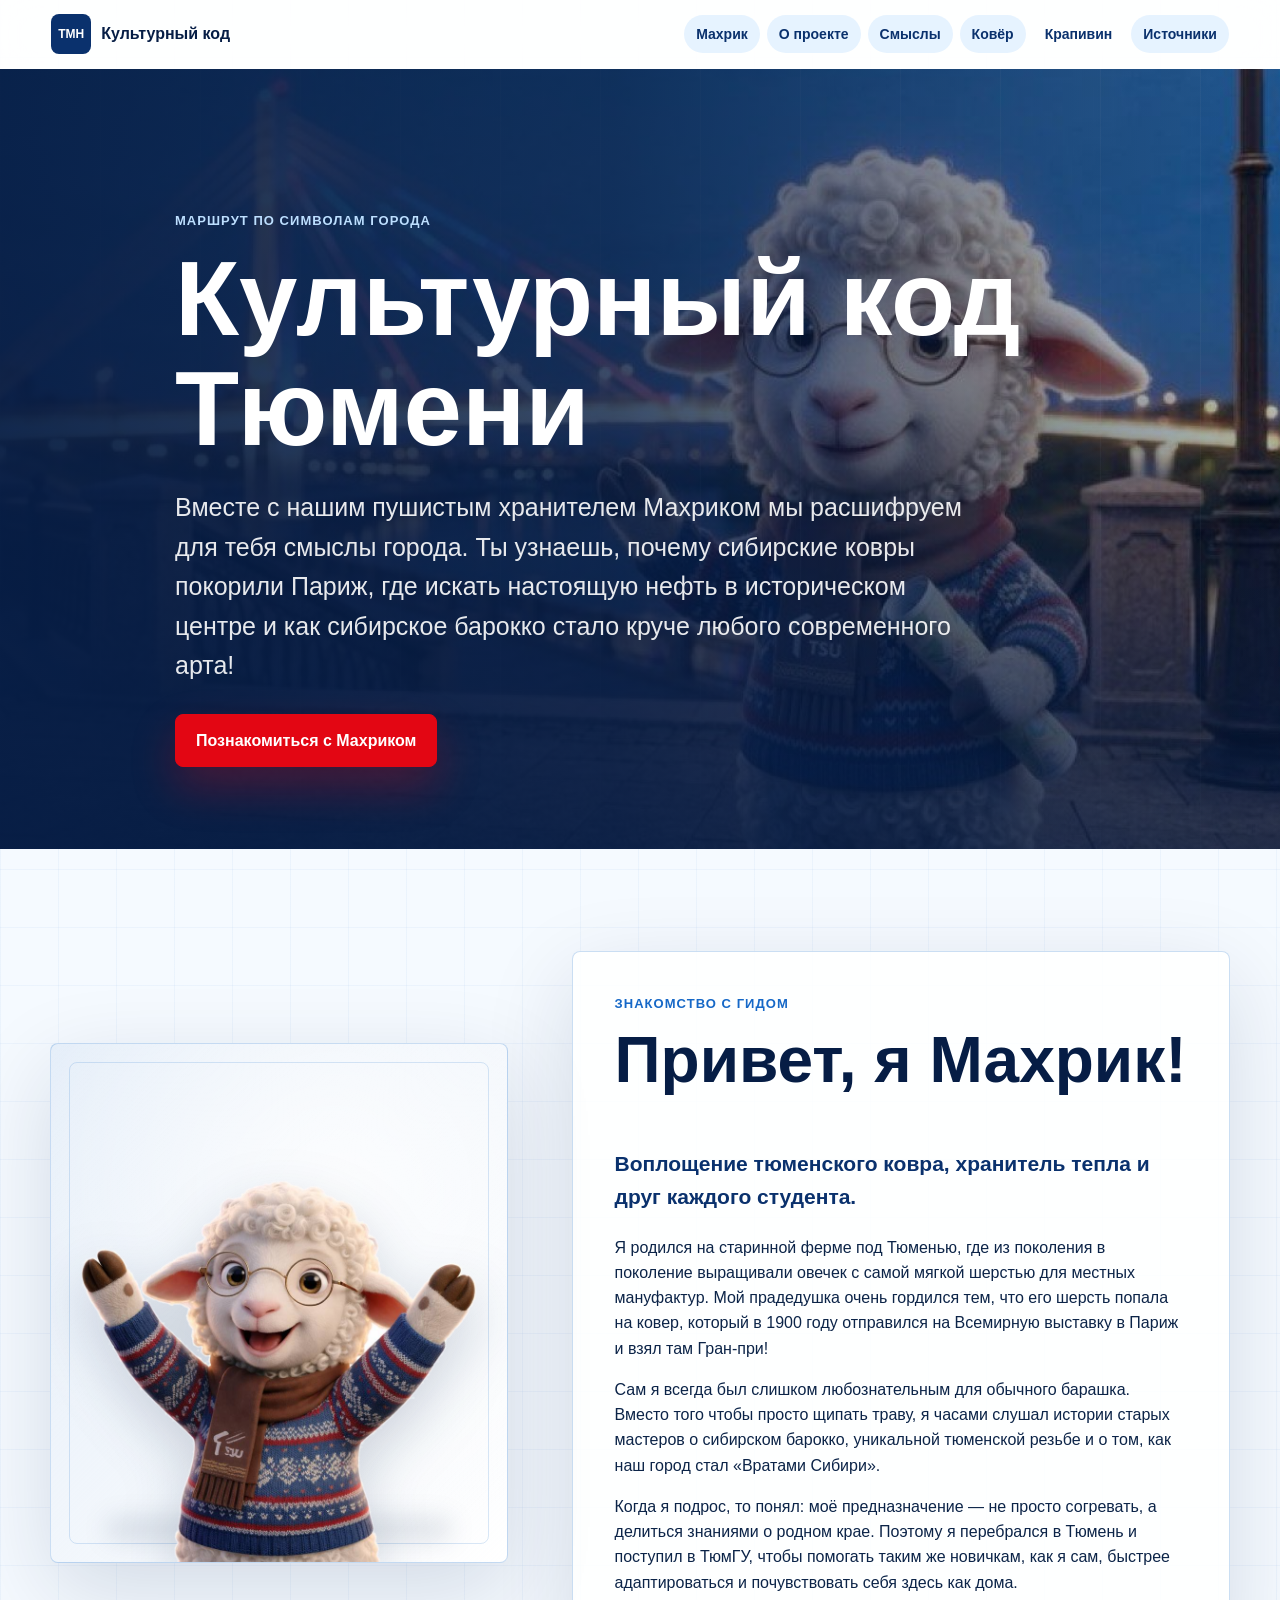
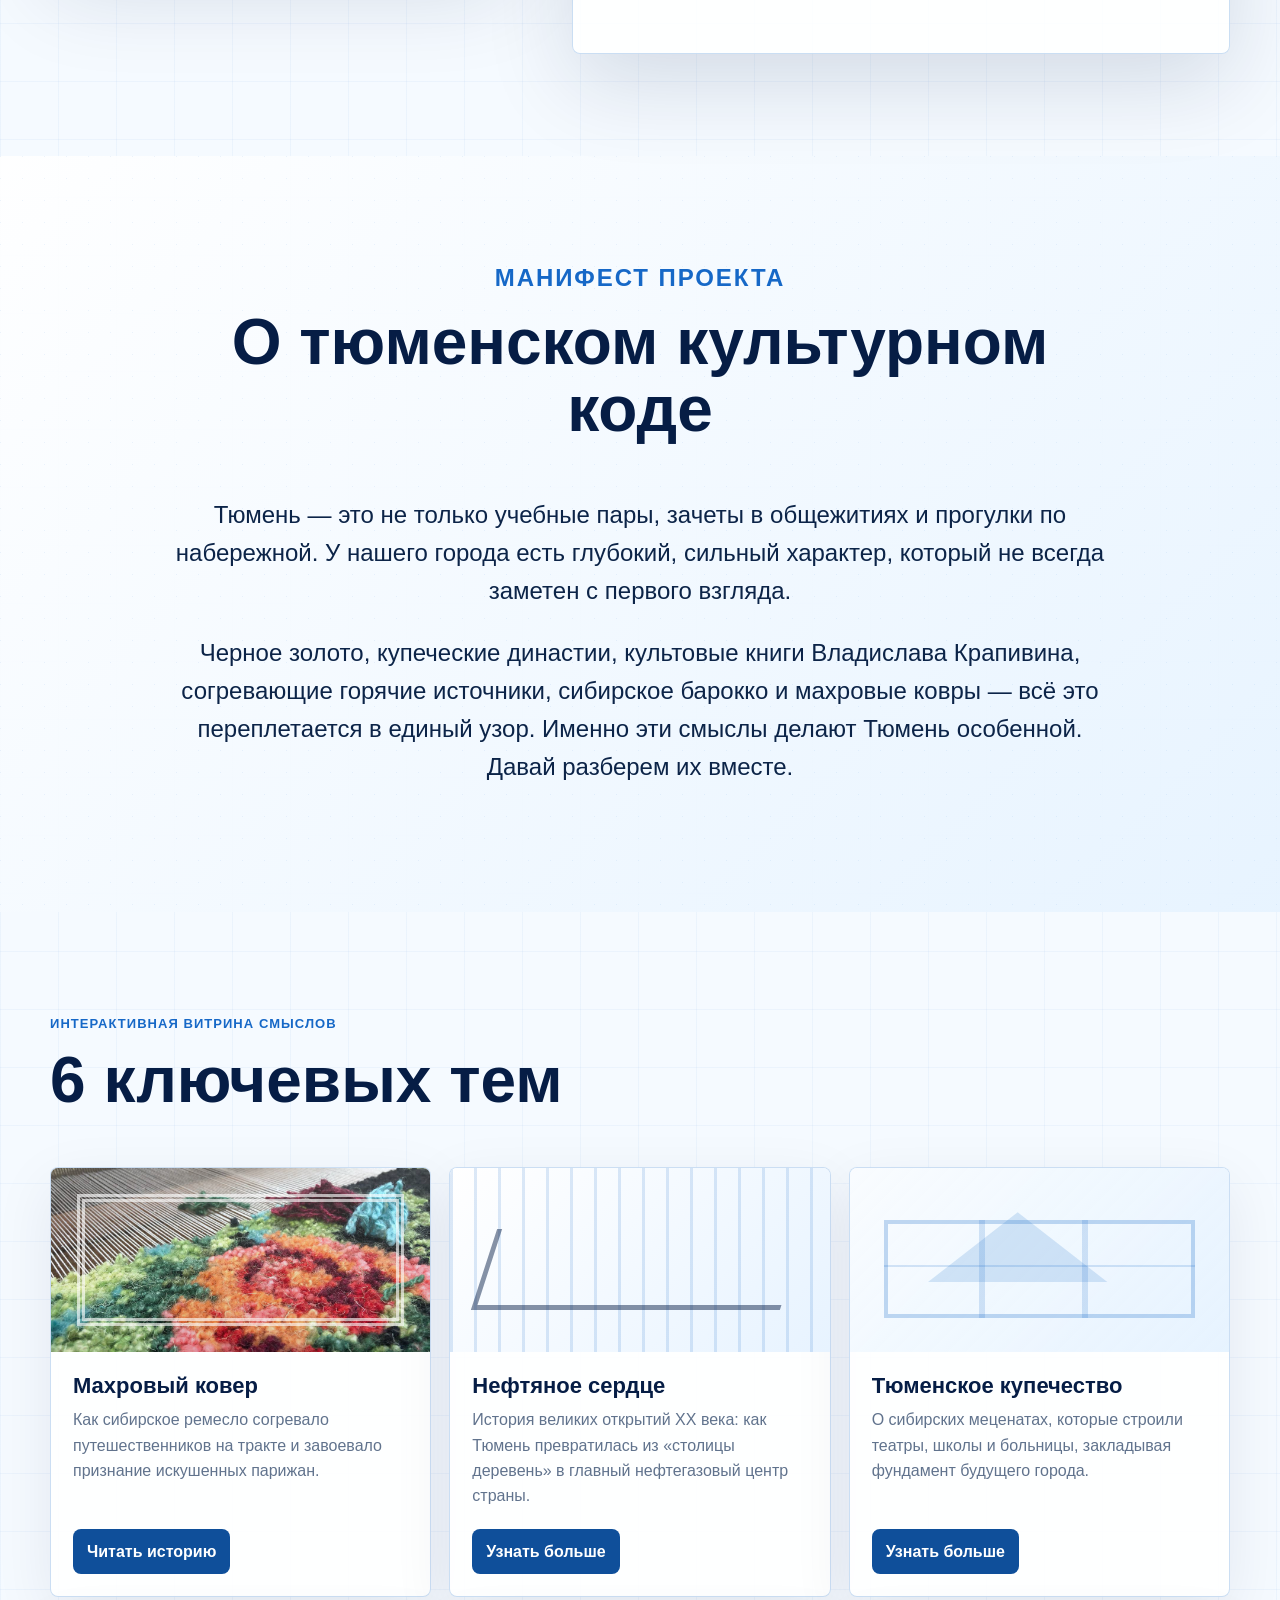
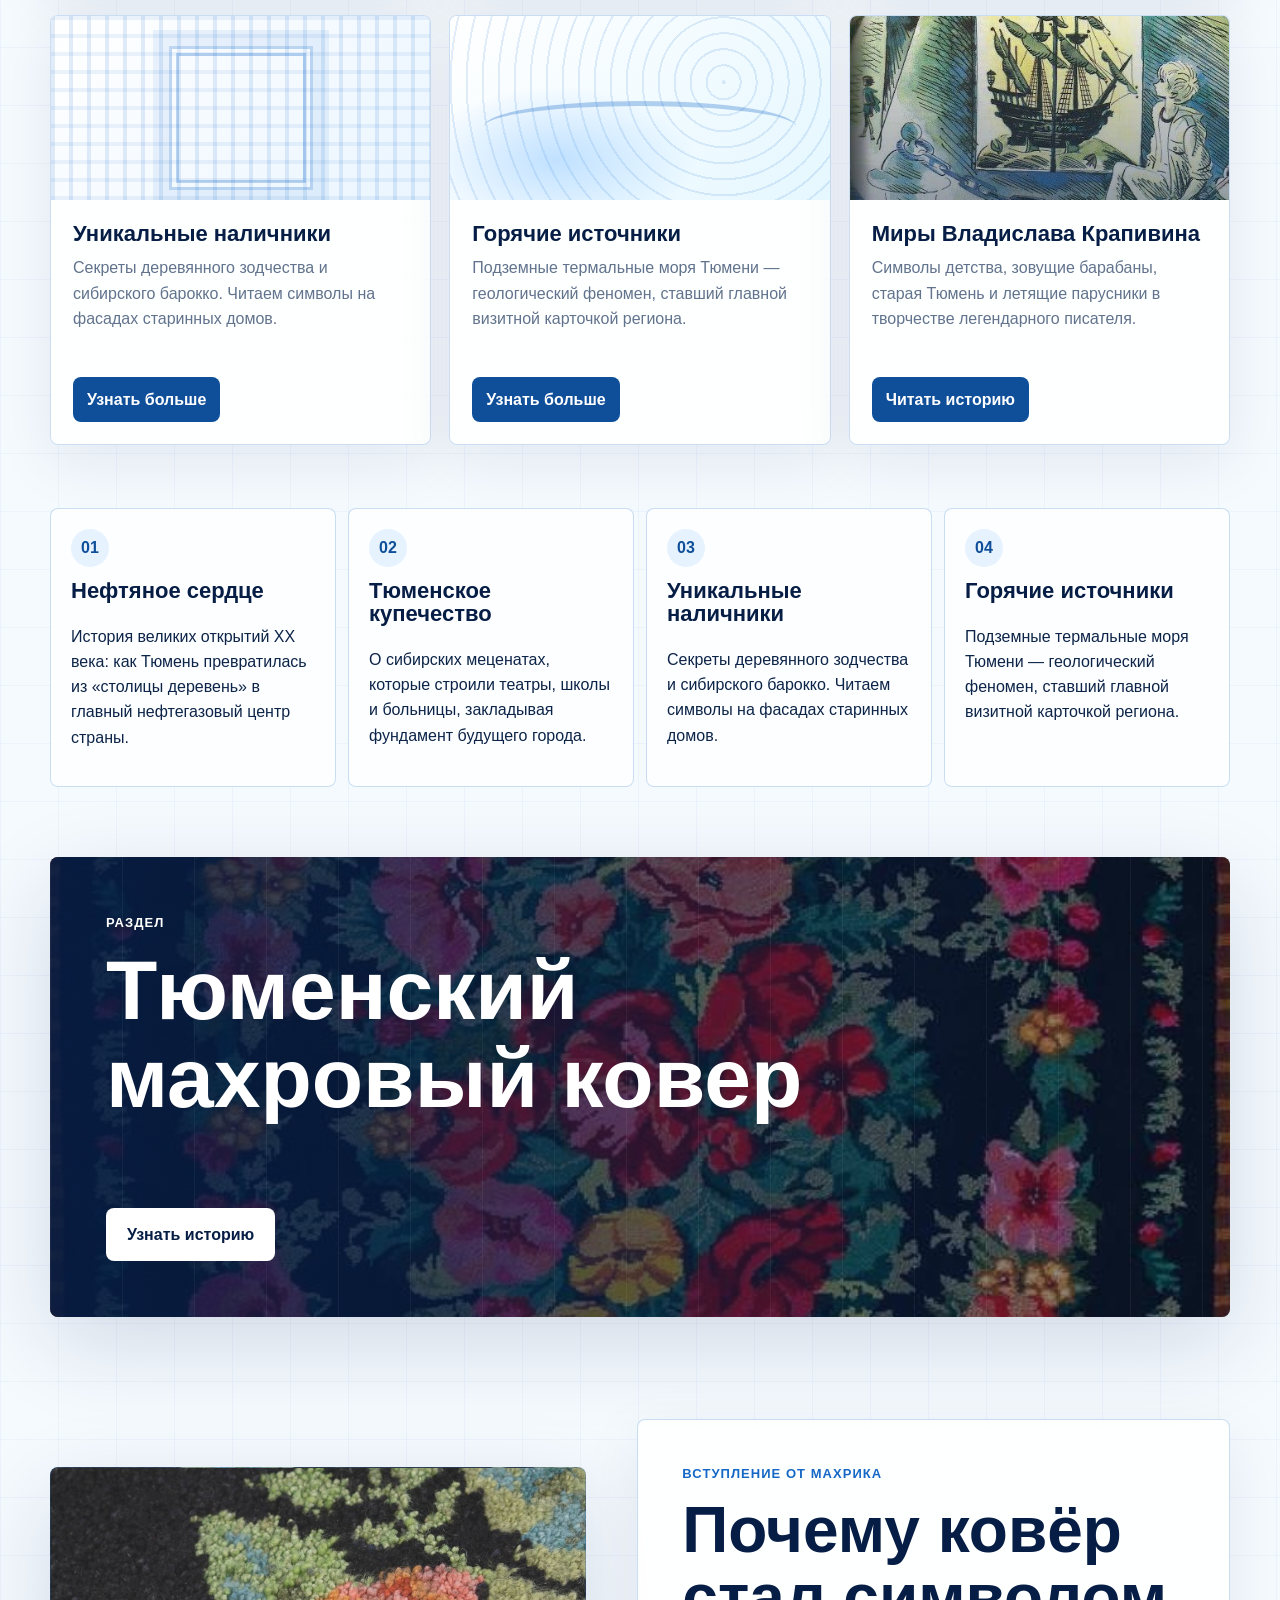
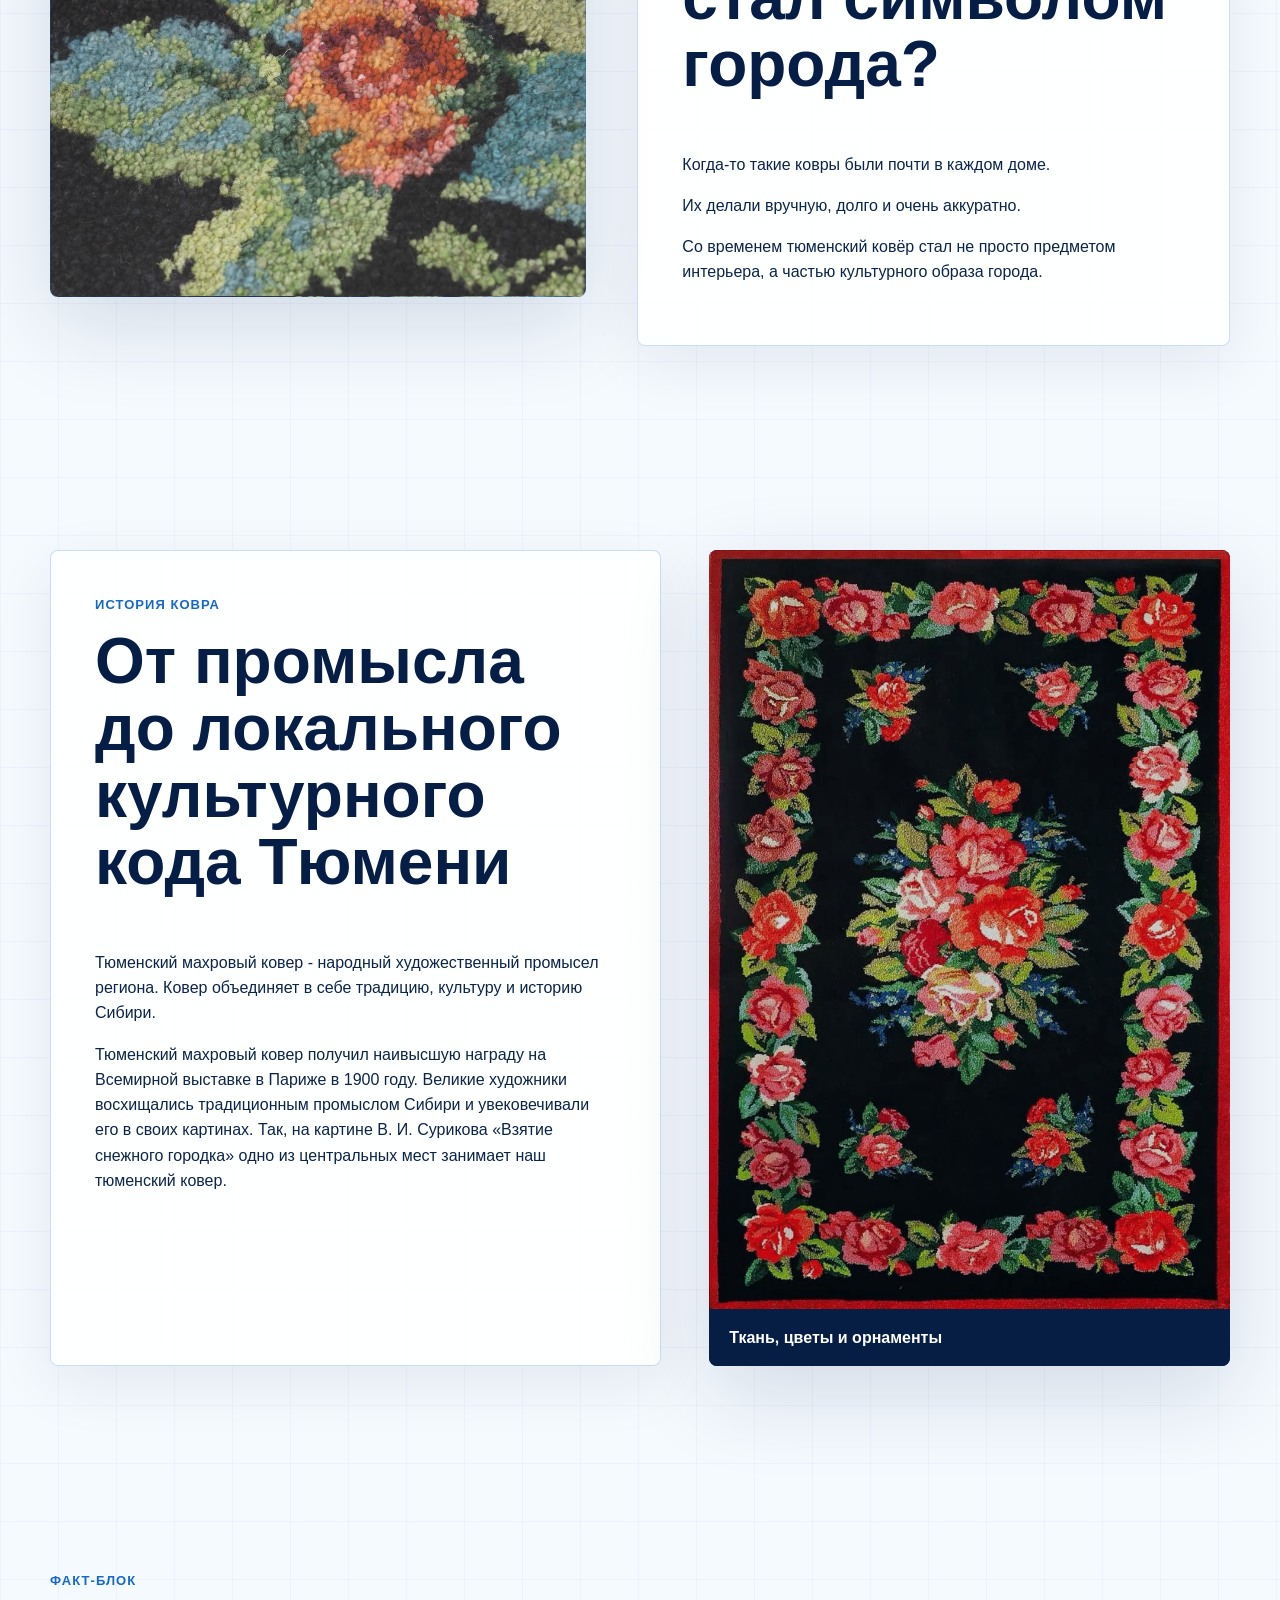
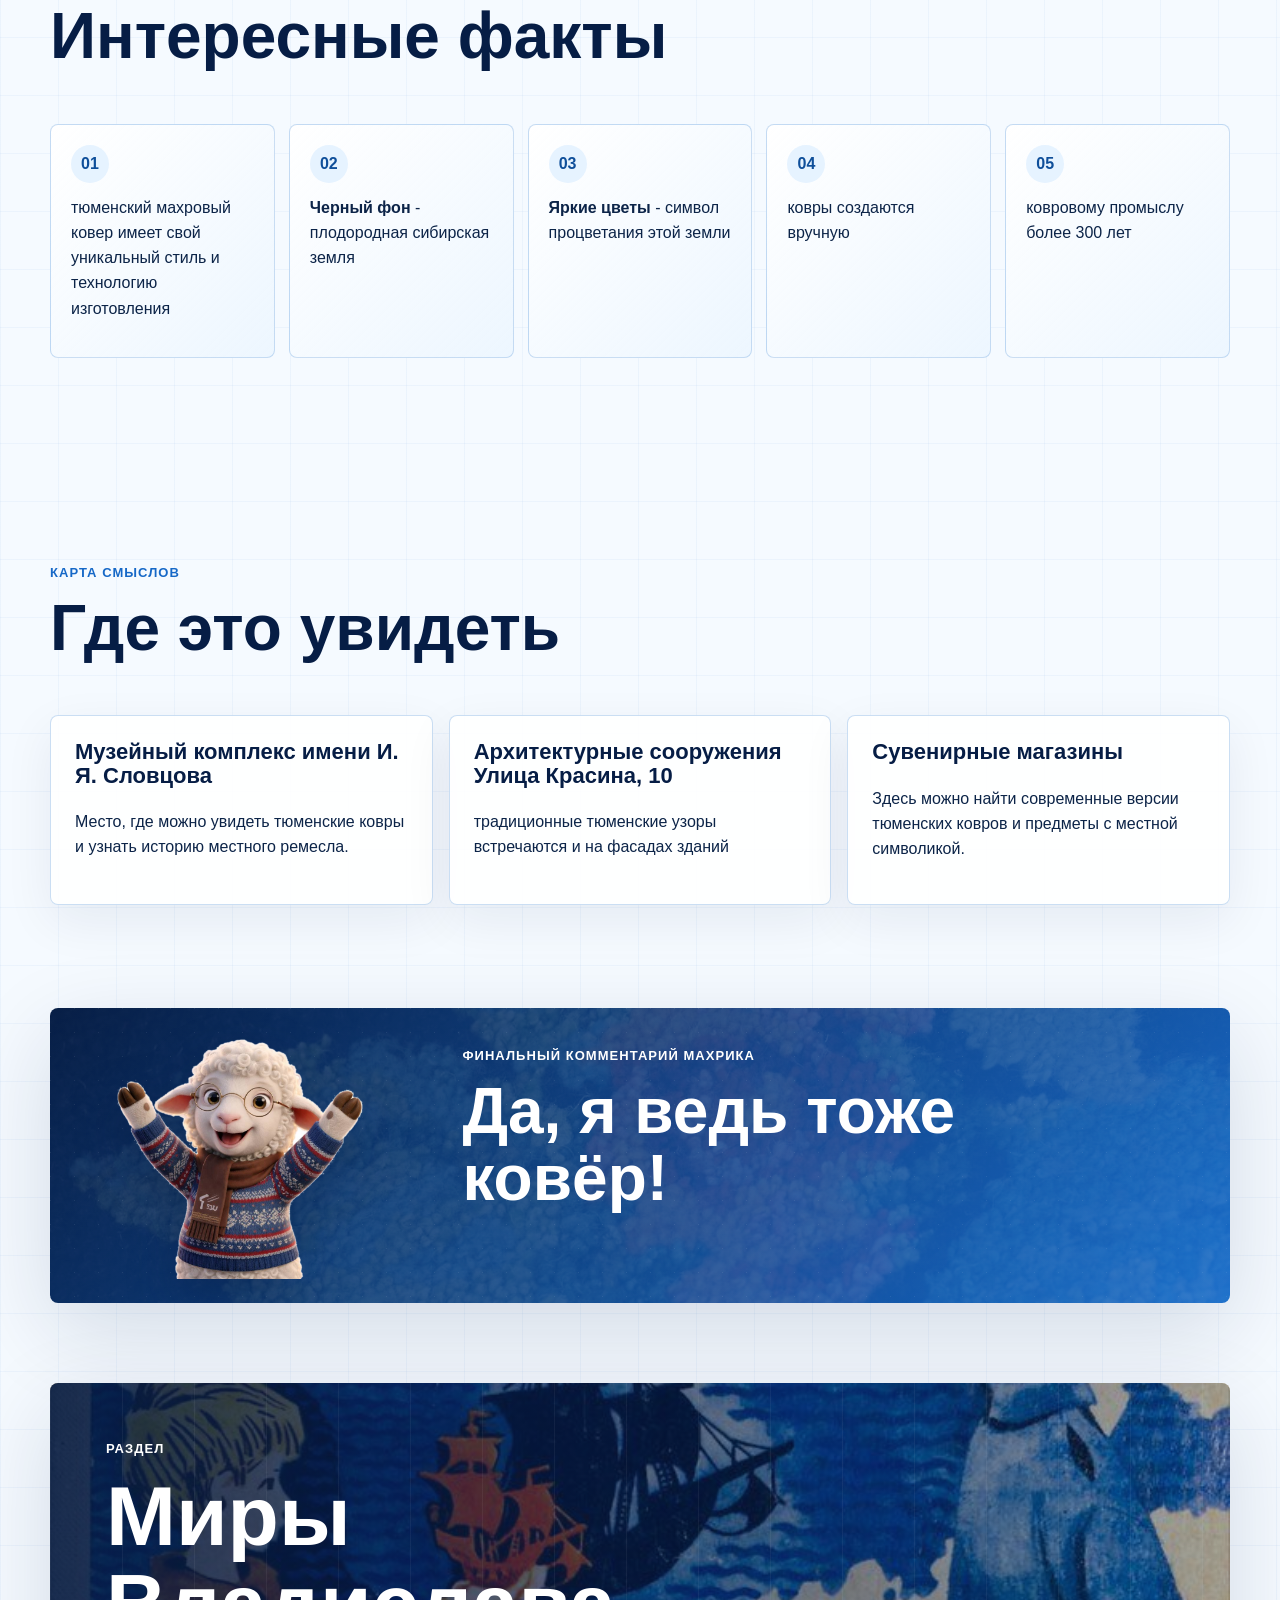
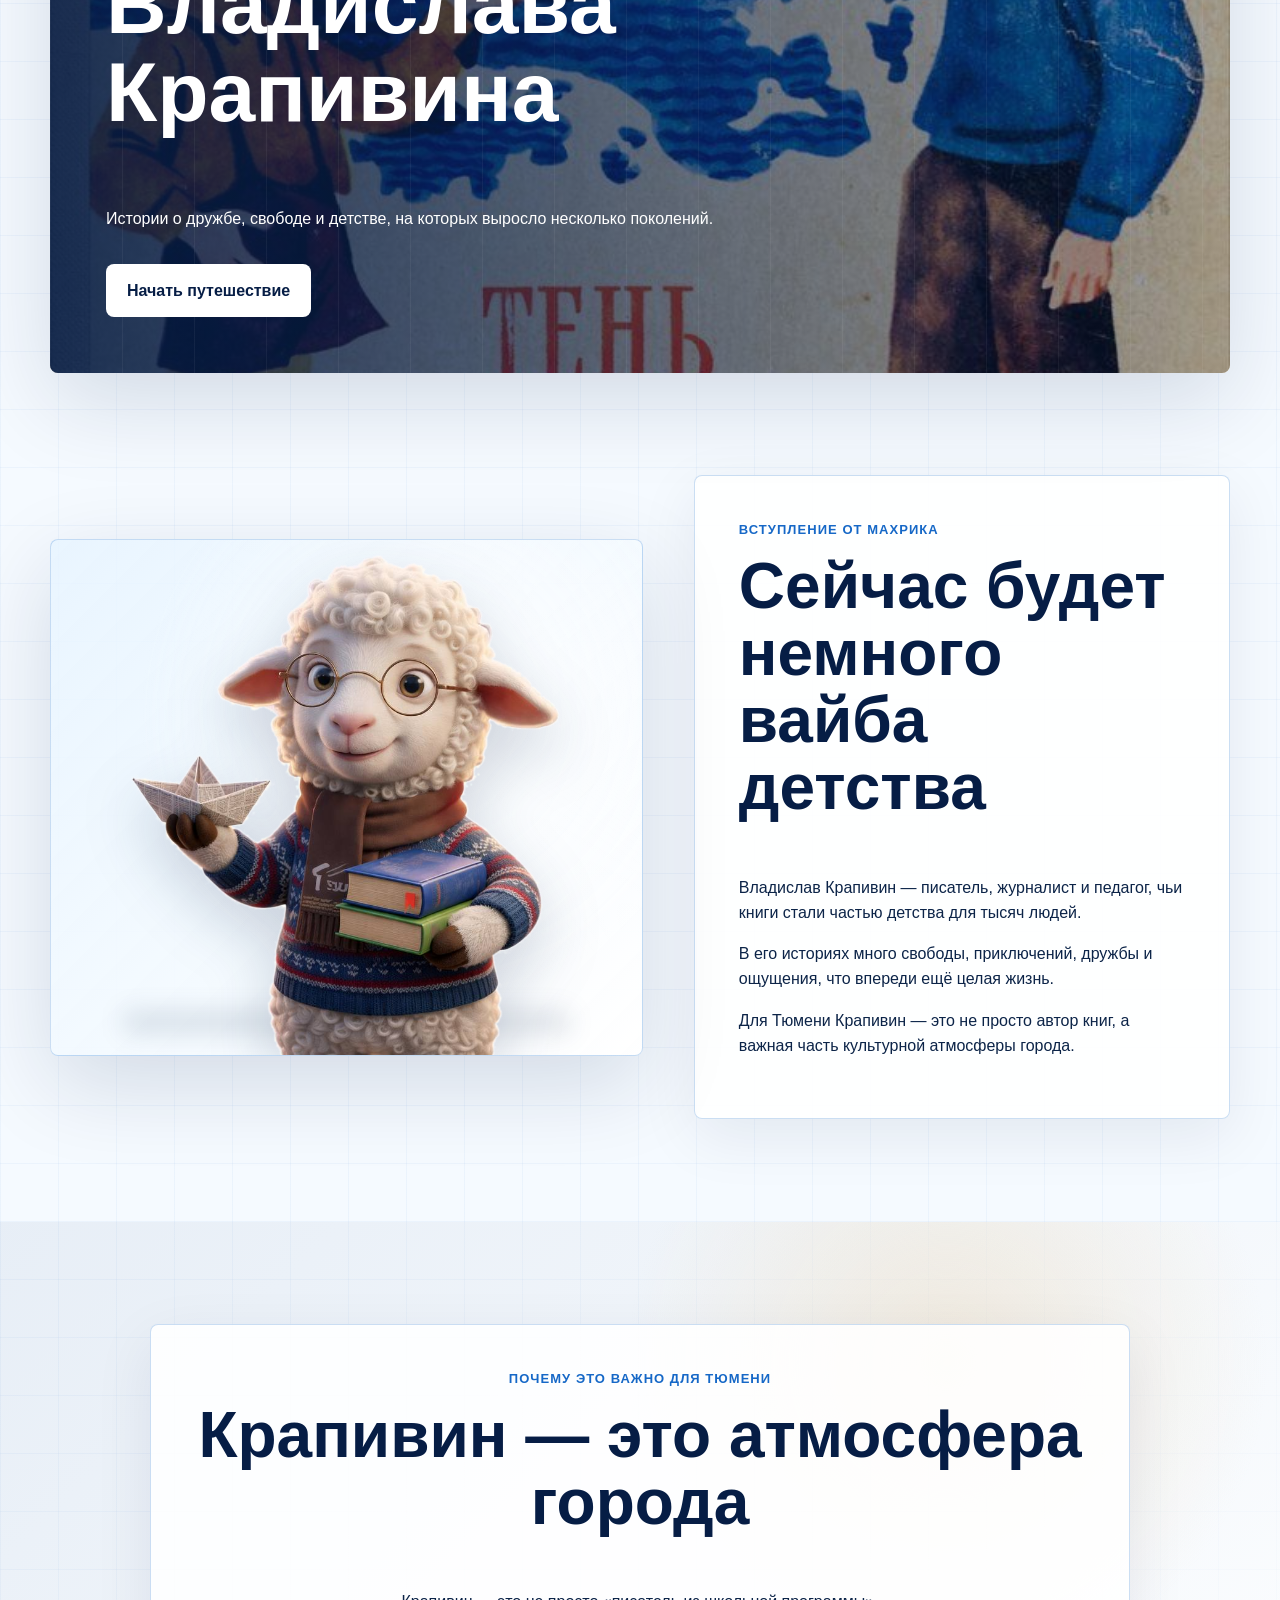
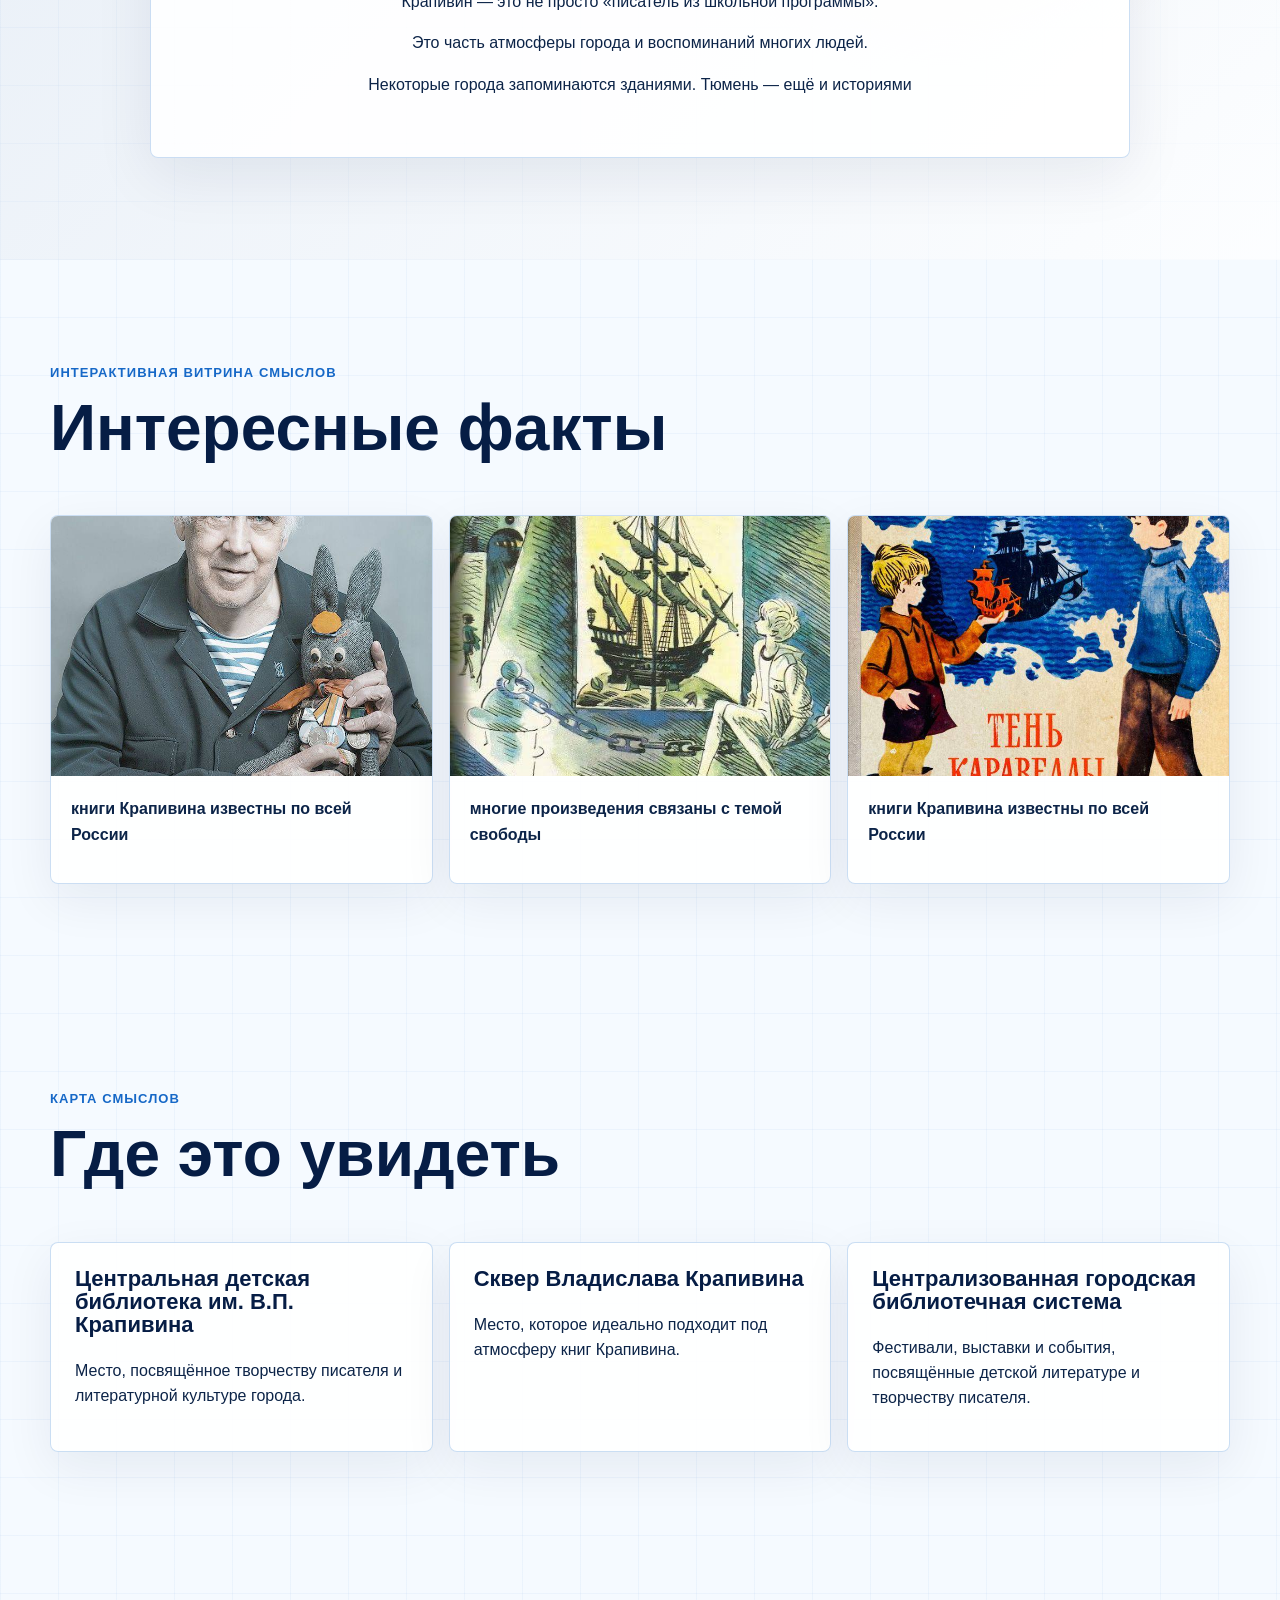
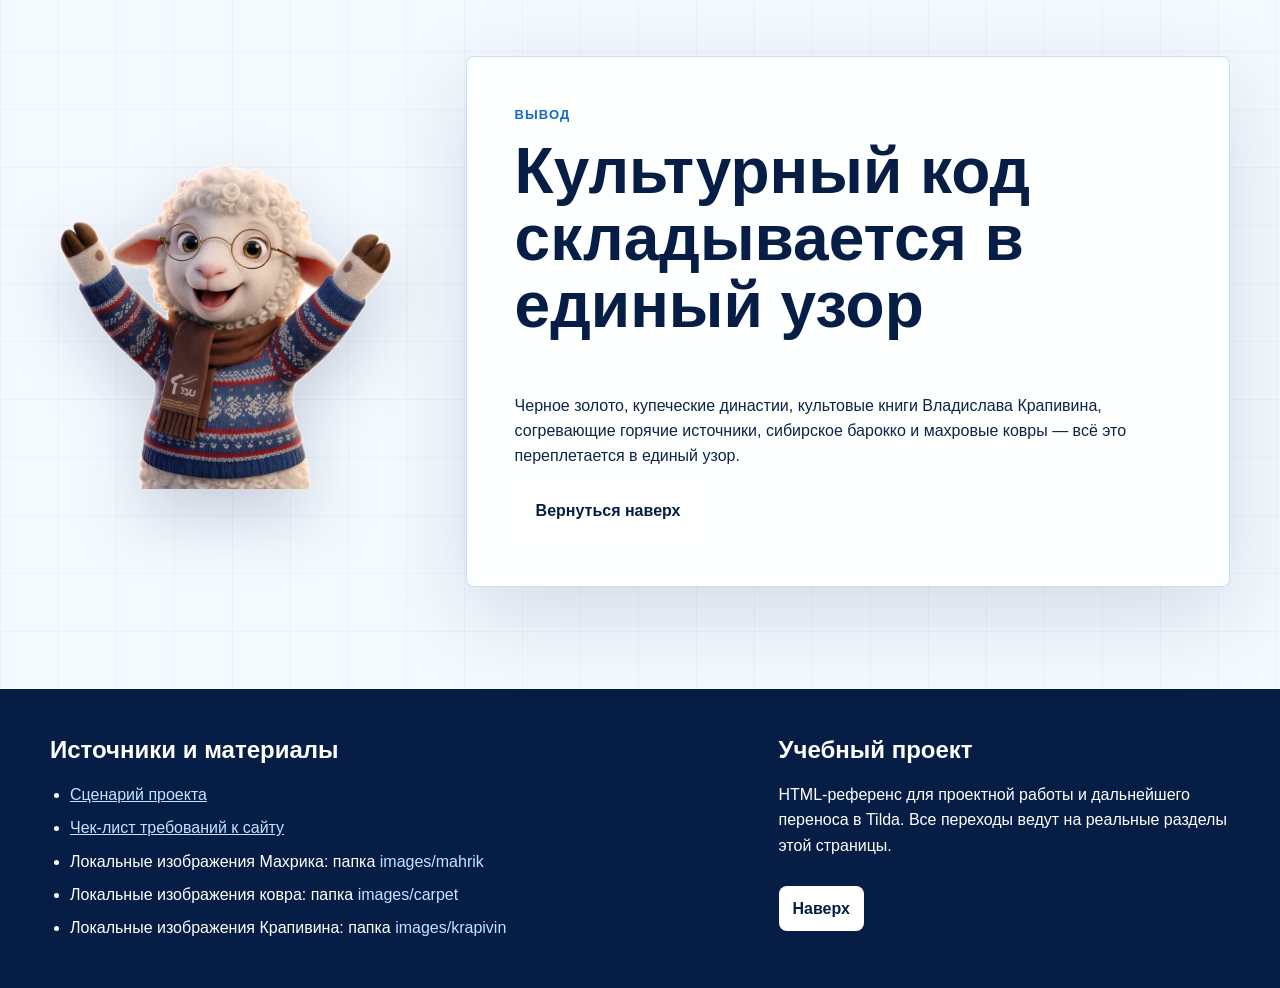
==== commit 3ca0146e: "Remove Mahrik white backgrounds" ====
--- a/new-reference/index.html
+++ b/new-reference/index.html
@@ -47,7 +47,10 @@
 
       <section class="guide-intro section-pad" id="mahrik" aria-labelledby="mahrik-title">
         <div class="guide-intro__media">
-          <img src="../images/mahrik/mahrik-happy.jpg" alt="Махрик, пушистый гид по Тюмени" />
+          <img
+            src="../images/mahrik/mahrik-happy-cutout.png"
+            alt="Махрик, пушистый гид по Тюмени"
+          />
         </div>
         <div class="guide-intro__text">
           <p class="eyebrow">Знакомство с гидом</p>
@@ -291,7 +294,7 @@
       </section>
 
       <section class="mahrik-comment mahrik-comment--carpet">
-        <img src="../images/mahrik/mahrik-happy.jpg" alt="" />
+        <img src="../images/mahrik/mahrik-happy-cutout.png" alt="" />
         <div>
           <p class="eyebrow">Финальный комментарий Махрика</p>
           <h2>Да, я ведь тоже ковёр!</h2>
@@ -310,7 +313,7 @@
       <section class="split-block split-block--reverse section-pad" id="krapivin-intro">
         <div class="split-block__image split-block__image--mahrik-book">
           <img
-            src="../images/mahrik/mahrik-books-boat.jpg"
+            src="../images/mahrik/mahrik-books-boat-cutout.png"
             alt="Махрик с книгой и бумажным корабликом"
           />
         </div>
@@ -387,7 +390,7 @@
       </section>
 
       <section class="finish section-pad" aria-labelledby="finish-title">
-        <img src="../images/mahrik/mahrik-happy.jpg" alt="" />
+        <img src="../images/mahrik/mahrik-happy-cutout.png" alt="" />
         <div>
           <p class="eyebrow">Вывод</p>
           <h2 id="finish-title">Культурный код складывается в единый узор</h2>
--- a/new-reference/styles.css
+++ b/new-reference/styles.css
@@ -290,11 +290,25 @@
   border-radius: var(--radius);
 }
 
+.guide-intro__media::after,
+.split-block__image--mahrik-book::after {
+  content: "";
+  position: absolute;
+  left: 12%;
+  right: 12%;
+  bottom: 22px;
+  height: 22px;
+  border-radius: 999px;
+  background: rgba(6, 29, 69, 0.12);
+  filter: blur(12px);
+}
+
 .guide-intro__media img {
   position: absolute;
+  z-index: 1;
   left: 50%;
-  bottom: 0;
-  width: min(92%, 430px);
+  bottom: -6px;
+  width: min(92%, 460px);
   transform: translateX(-50%);
   filter: drop-shadow(0 22px 28px rgba(6, 29, 69, 0.18));
 }
@@ -610,6 +624,7 @@
 }
 
 .split-block__image--mahrik-book {
+  position: relative;
   display: grid;
   place-items: end center;
   background:
@@ -618,7 +633,8 @@
 }
 
 .split-block__image--mahrik-book img {
-  width: min(88%, 430px);
+  z-index: 1;
+  width: min(88%, 460px);
   filter: drop-shadow(0 24px 30px rgba(6, 29, 69, 0.18));
 }
 
@@ -795,7 +811,7 @@
 }
 
 .finish img {
-  width: min(100%, 330px);
+  width: min(100%, 360px);
   justify-self: center;
   filter: drop-shadow(0 26px 34px rgba(6, 29, 69, 0.2));
 }
